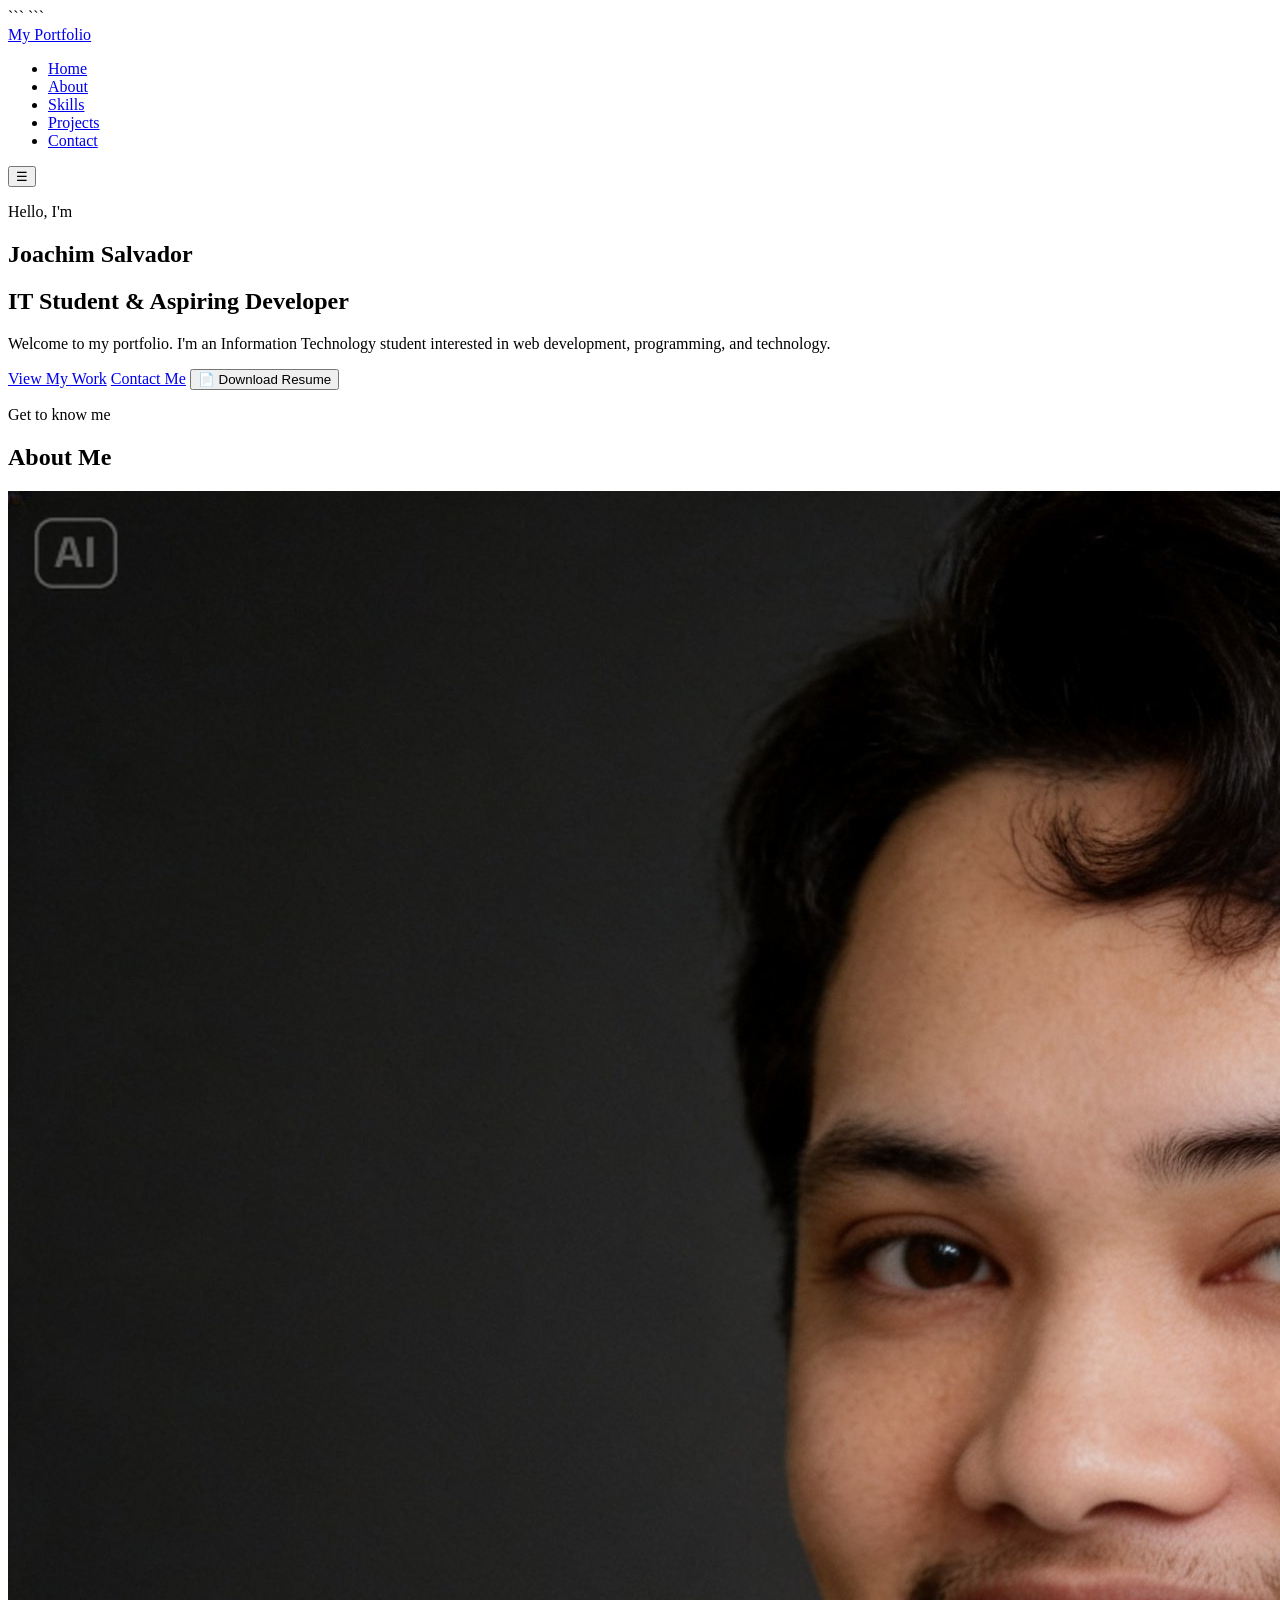
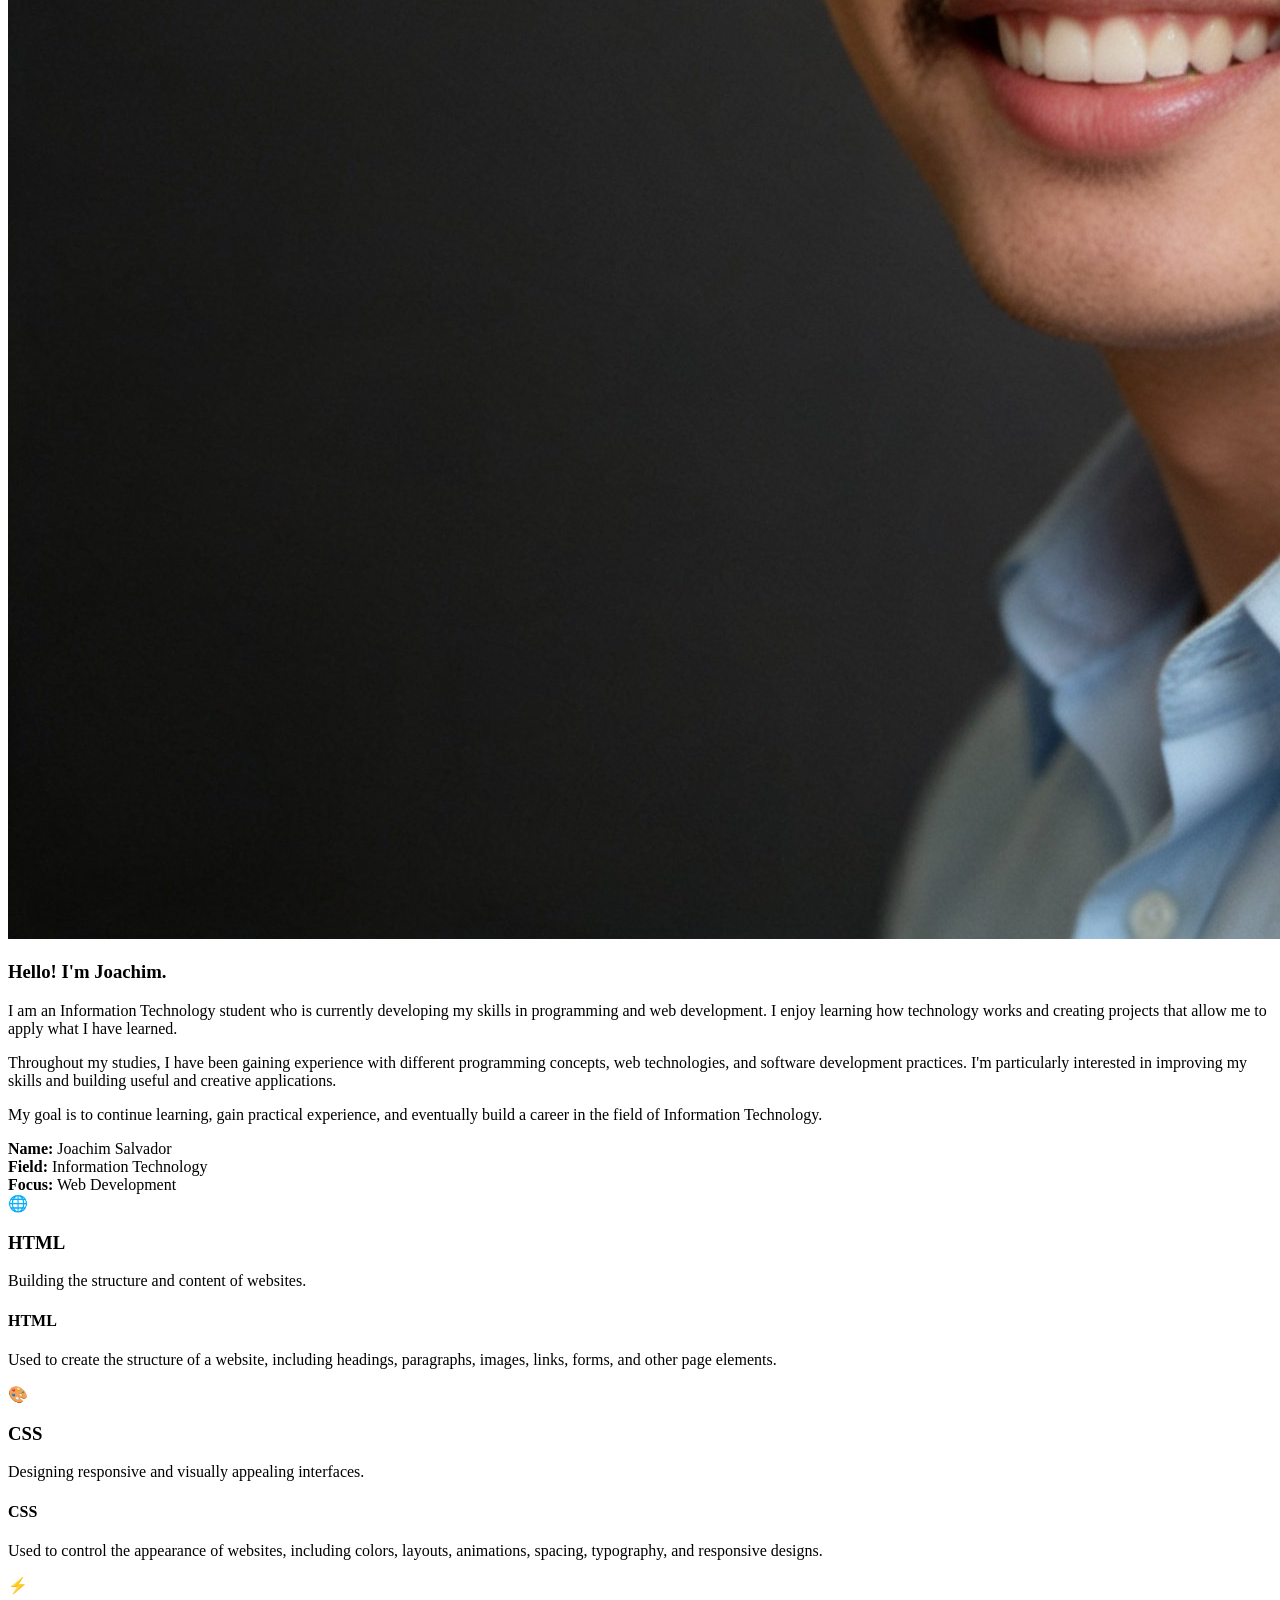
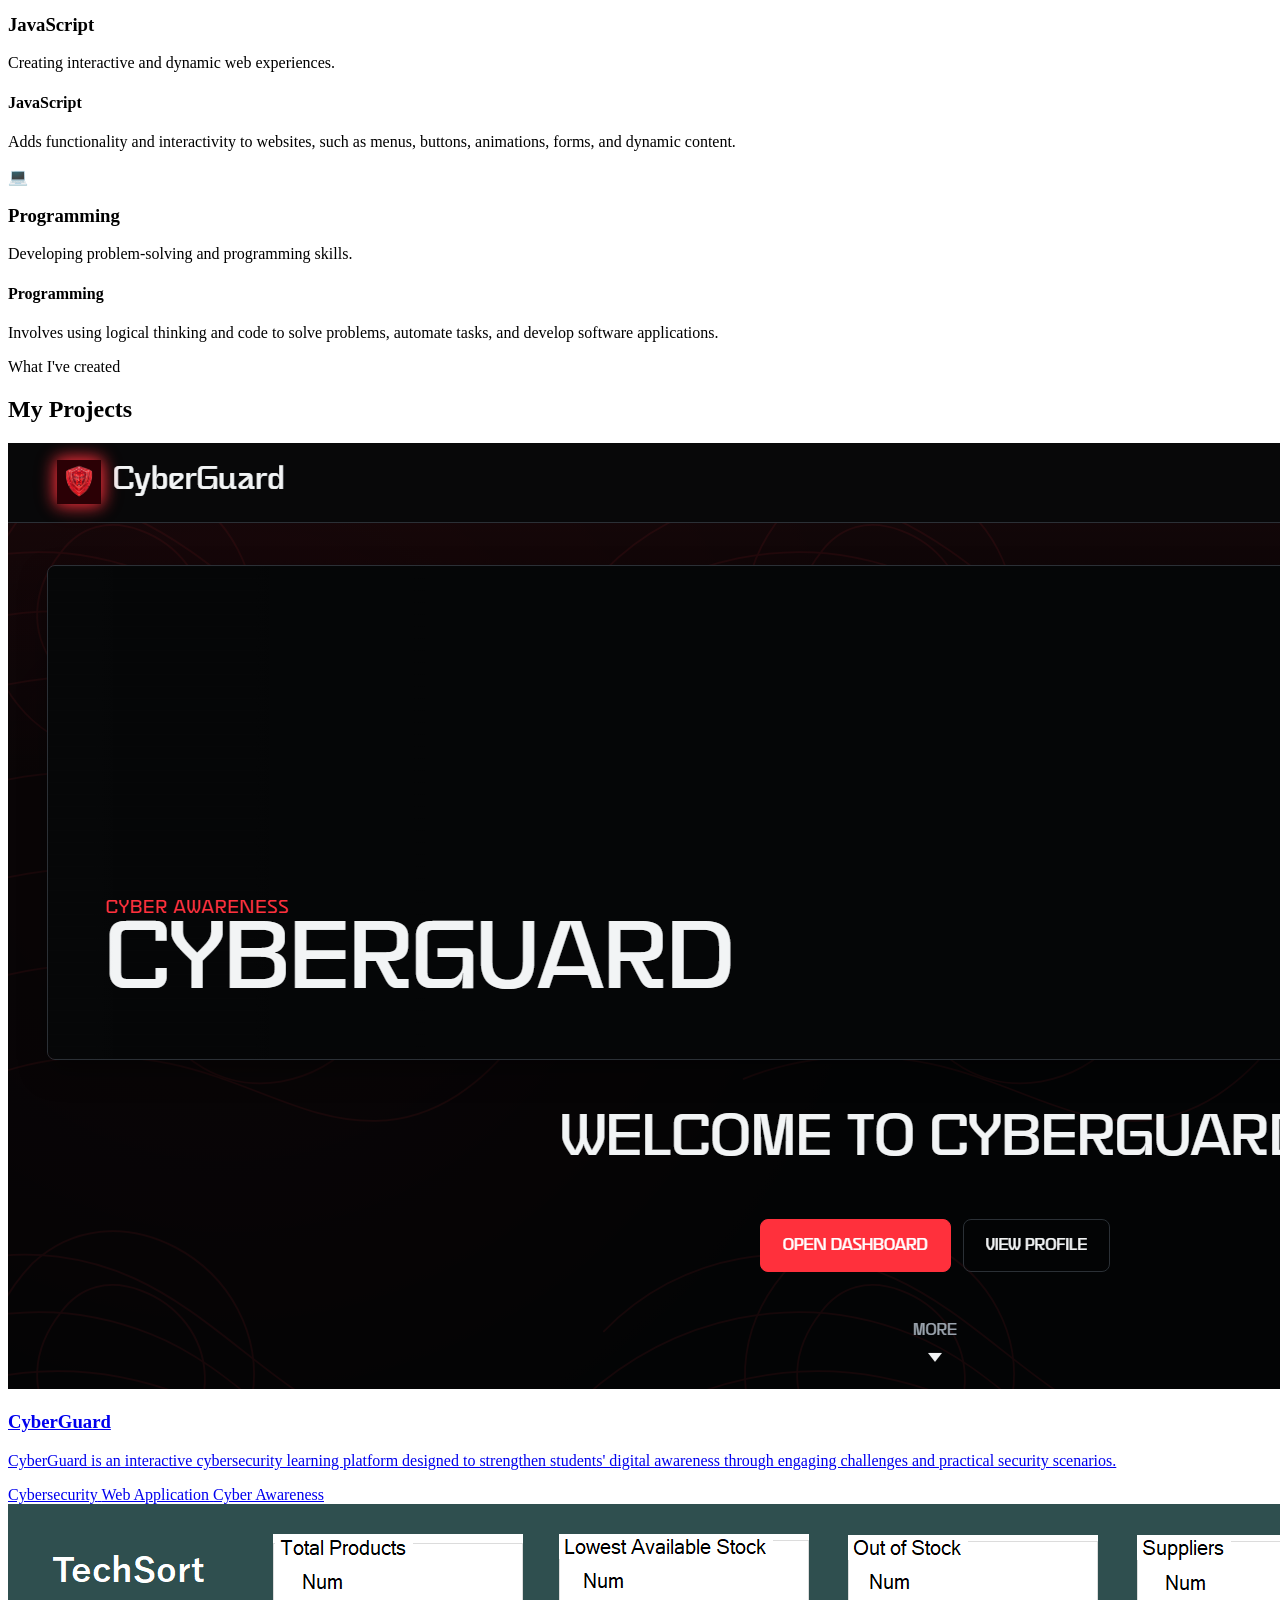
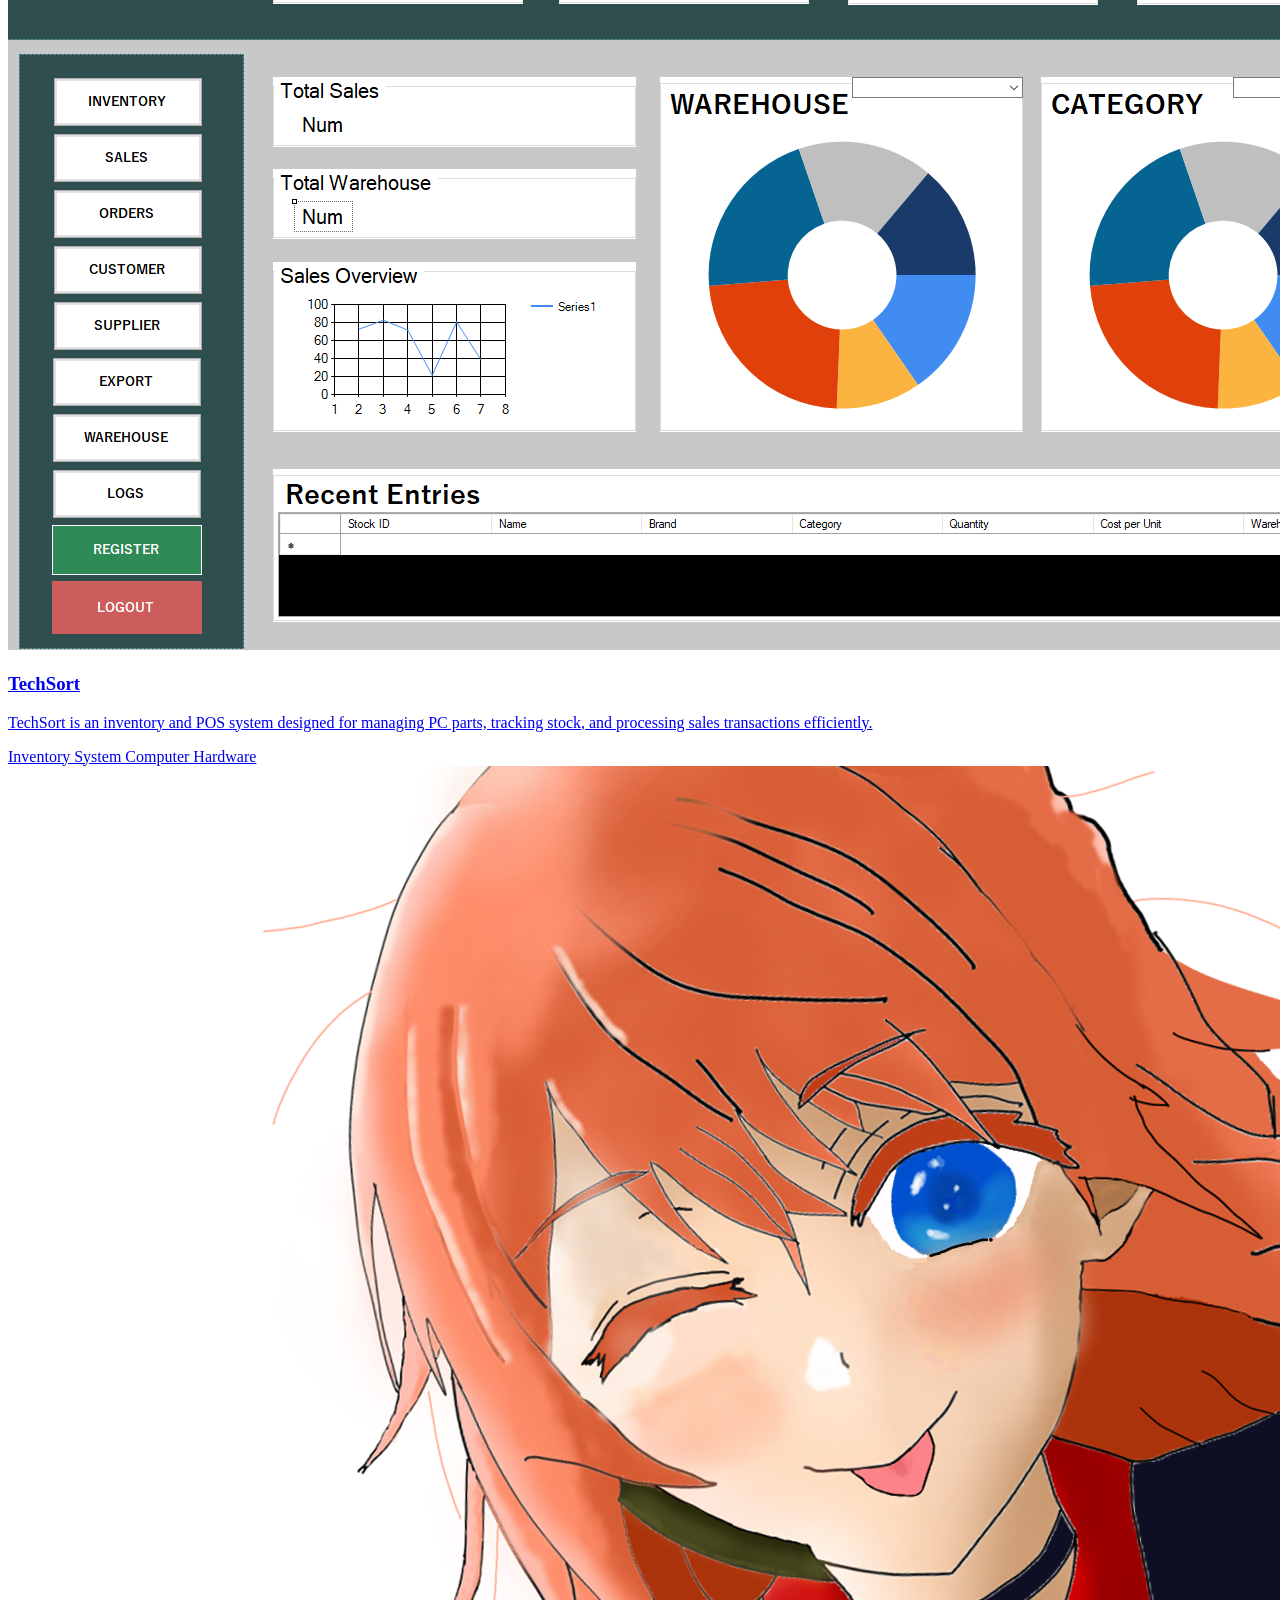
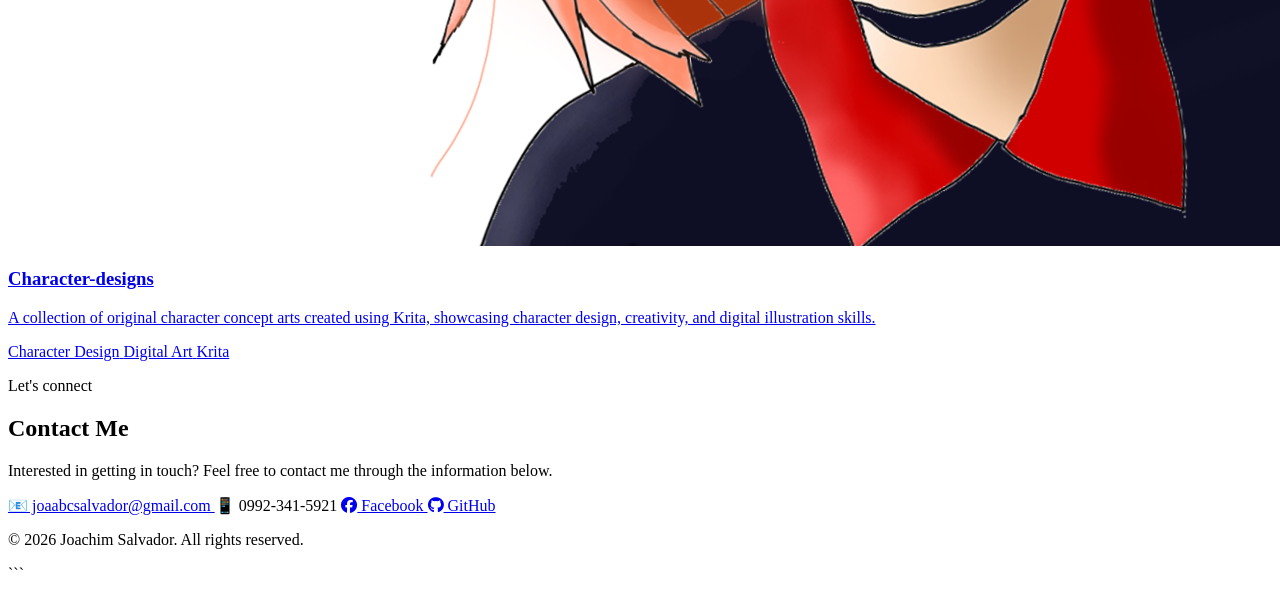
==== index.html @ 9ef4bf45 "Rename Portfolio.html to index.html" ====
<!DOCTYPE html>

<html lang="en">
<head>
    <meta charset="UTF-8">
    <meta name="viewport" content="width=device-width, initial-scale=1.0">

```
<title>My Portfolio</title>

<link rel="stylesheet" href="style.css">
<link rel="stylesheet" href="https://cdnjs.cloudflare.com/ajax/libs/font-awesome/6.7.2/css/all.min.css">

</head>

<body>

```
<!-- Navigation -->
<header>
    <nav class="navbar">
        <a href="#home" class="logo">My Portfolio</a>

        <ul class="nav-links">
            <li><a href="#home">Home</a></li>
            <li><a href="#about">About</a></li>
            <li><a href="#skills">Skills</a></li>
            <li><a href="#projects">Projects</a></li>
            <li><a href="#contact">Contact</a></li>
        </ul>

        <button class="menu-button">☰</button>
    </nav>
</header>


<!-- Hero Section -->
<section id="home" class="hero">

    <div class="hero-content">

        <p class="intro">Hello, I'm</p>

        <h1>Joachim Salvador</h1>

        <h2>IT Student & Aspiring Developer</h2>

        <p>
            Welcome to my portfolio. I'm an Information Technology student
            interested in web development, programming, and technology.
        </p>

        <div class="hero-buttons">
            <a href="#projects" class="button">View My Work</a>
            <a href="#contact" class="button secondary">Contact Me</a>
          <button type="button" class="button outline" onclick="downloadResume()">
    📄 Download Resume
</button>
        </div>

    </div>

    

</section>


<!-- About Section -->
<section id="about" class="section">

    <div class="section-title">
        <p>Get to know me</p>
        <h2>About Me</h2>
    </div>

    <div class="about-content">

        <div class="about-image">
            <div class="profile-placeholder">
                <img src = "Wakim.jpeg" alt="Profile picture">
            </div>
        </div>

        <div class="about-text">

            <h3>Hello! I'm Joachim.</h3>

            <p>
                I am an Information Technology student who is currently
                developing my skills in programming and web development.
                I enjoy learning how technology works and creating
                projects that allow me to apply what I have learned.
            </p>

            <p>
                Throughout my studies, I have been gaining experience with
                different programming concepts, web technologies, and
                software development practices. I'm particularly interested
                in improving my skills and building useful and creative
                applications.
            </p>

            <p>
                My goal is to continue learning, gain practical experience,
                and eventually build a career in the field of Information
                Technology.
            </p>

            <div class="about-info">
                <div>
                    <strong>Name:</strong>
                    <span>Joachim Salvador</span>
                </div>

                <div>
                    <strong>Field:</strong>
                    <span>Information Technology</span>
                </div>

                <div>
                    <strong>Focus:</strong>
                    <span>Web Development</span>
                </div>
            </div>

        </div>

    </div>

</section>


<!-- Skills Section -->
<section id="skills" class="section skills-section">
<div class="skills-grid">

<div class="skill-card">
    <span class="skill-icon">🌐</span>
    <h3>HTML</h3>
    <p>Building the structure and content of websites.</p>

    <div class="skill-popup">
        <h4>HTML</h4>
        <p>
            Used to create the structure of a website, including
            headings, paragraphs, images, links, forms, and other
            page elements.
        </p>
    </div>
</div>


<div class="skill-card">
    <span class="skill-icon">🎨</span>
    <h3>CSS</h3>
    <p>Designing responsive and visually appealing interfaces.</p>

    <div class="skill-popup">
        <h4>CSS</h4>
        <p>
            Used to control the appearance of websites, including
            colors, layouts, animations, spacing, typography, and
            responsive designs.
        </p>
    </div>
</div>


<div class="skill-card">
    <span class="skill-icon">⚡</span>
    <h3>JavaScript</h3>
    <p>Creating interactive and dynamic web experiences.</p>

    <div class="skill-popup">
        <h4>JavaScript</h4>
        <p>
            Adds functionality and interactivity to websites, such
            as menus, buttons, animations, forms, and dynamic content.
        </p>
    </div>
</div>


<div class="skill-card">
    <span class="skill-icon">💻</span>
    <h3>Programming</h3>
    <p>Developing problem-solving and programming skills.</p>

    <div class="skill-popup">
        <h4>Programming</h4>
        <p>
            Involves using logical thinking and code to solve problems,
            automate tasks, and develop software applications.
        </p>
    </div>
</div>

</div>


</section>


<!-- Projects Section -->
<!-- Projects Section -->
<section id="projects" class="section">

    <div class="section-title">
        <p>What I've created</p>
        <h2>My Projects</h2>
    </div>

    <div class="projects-grid">

        <!-- Project 01 -->
        <a href="https://cyberguard.asia"
           target="_blank"
           rel="noopener noreferrer"
           class="project-link">

            <div class="project-card">

                <div class="project-image">
                    <img src="CG.png" alt="CyberGuard website preview">
                </div>

                <div class="project-content">
                    <h3>CyberGuard</h3>

                    <p>
                        CyberGuard is an interactive cybersecurity learning platform designed to strengthen students'
                        digital awareness through engaging challenges and practical security scenarios.
                    </p>

                    <div class="project-tags">
                        <span>Cybersecurity</span>
                        <span>Web Application</span>
                        <span>Cyber Awareness</span>
                    </div>
                </div>

            </div>
        </a>


        <!-- Project 02 -->
        <a href="#" class="project-link">

            <div class="project-card">

                <div class="project-image">
                    <img src="Techsort.png" alt="Techsort preview">
                </div>

                <div class="project-content">
                    <h3>TechSort</h3>

                    <p>
                        TechSort is an inventory and POS system designed for managing
                        PC parts, tracking stock, and processing sales transactions efficiently.
                    </p>

                    <div class="project-tags">
                        <span>Inventory System</span>
                        <span>Computer Hardware</span>
                    </div>
                </div>

            </div>
        </a>


        <!-- Project 03 -->
        <a href="https://www.behance.net/gallery/258117603/Character-designs/modules/1508897779"
           target="_blank"
           rel="noopener noreferrer"
           class="project-link">

            <div class="project-card">

                <div class="project-image">
                    <img src="Characters.png" alt="Character design preview">
                </div>

                <div class="project-content">
                    <h3>Character-designs</h3>

                    <p>
                         A collection of original character concept arts created using Krita,
                        showcasing character design, creativity, and digital illustration skills.
                    </p>

                    <div class="project-tags">
                         <span>Character Design</span>
                         <span>Digital Art</span>
                         <span>Krita</span>
                    </div>
                </div>

            </div>
        </a>

    </div>

</section>


<!-- Contact Section -->
<section id="contact" class="section contact-section">

    <div class="section-title">
        <p>Let's connect</p>
        <h2>Contact Me</h2>
    </div>

    <div class="contact-content">

        <p>
            Interested in getting in touch? Feel free to contact me
            through the information below.
        </p>

        <div class="contact-info">

            <a href="https://mail.google.com/mail/?view=cm&fs=1&to=joaabcsalvador@gmail.com" target="_blank">
                📧 joaabcsalvador@gmail.com
            </a>

            <a>
                📱 0992-341-5921
            </a>

            <a href="https://www.facebook.com/joachim.salvador.5">
                <i class="fa-brands fa-facebook"></i> Facebook
            </a>

            <a href="https://github.com/Wakim326">
               <i class="fa-brands fa-github"></i> GitHub
            </a>
        </div>

    </div>

</section>


<!-- Footer -->
<footer>
    <p>© 2026 Joachim Salvador. All rights reserved.</p>
</footer>


<script src="script.js"></script>
```

</body>
</html>
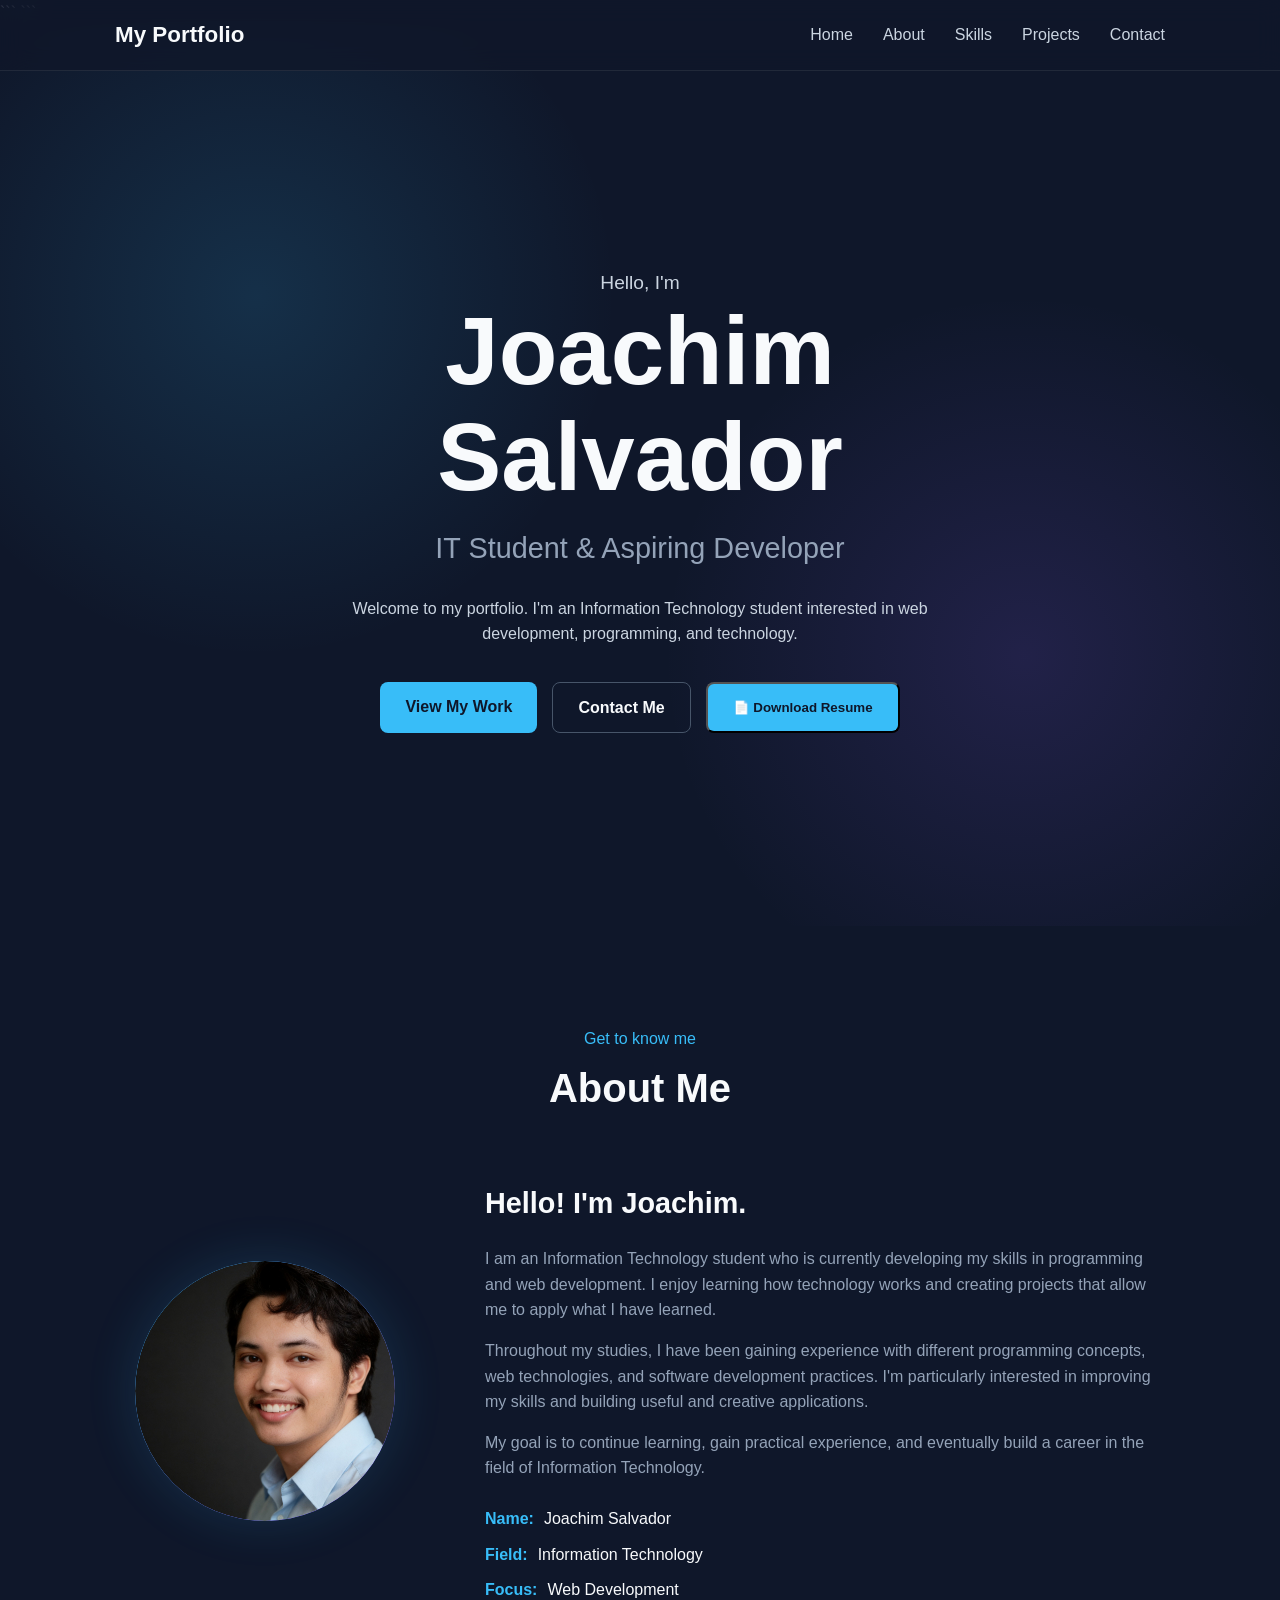
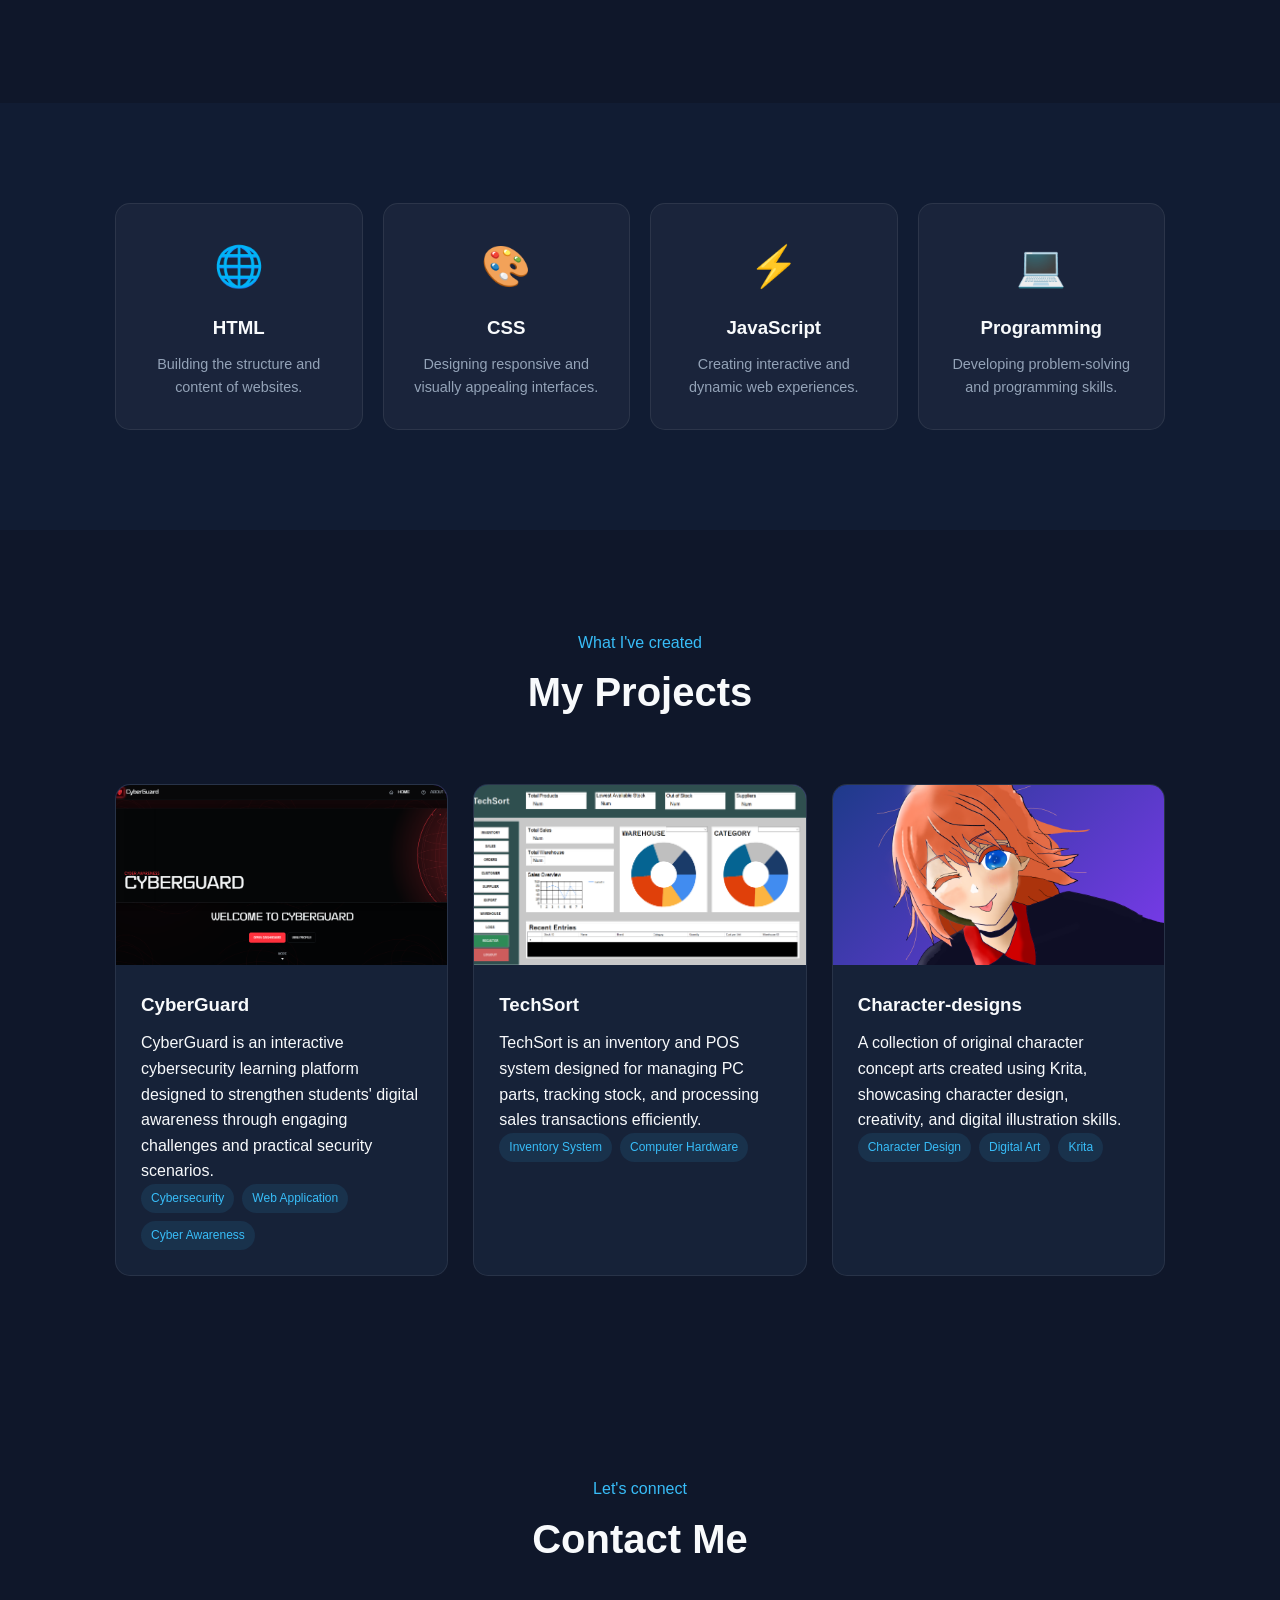
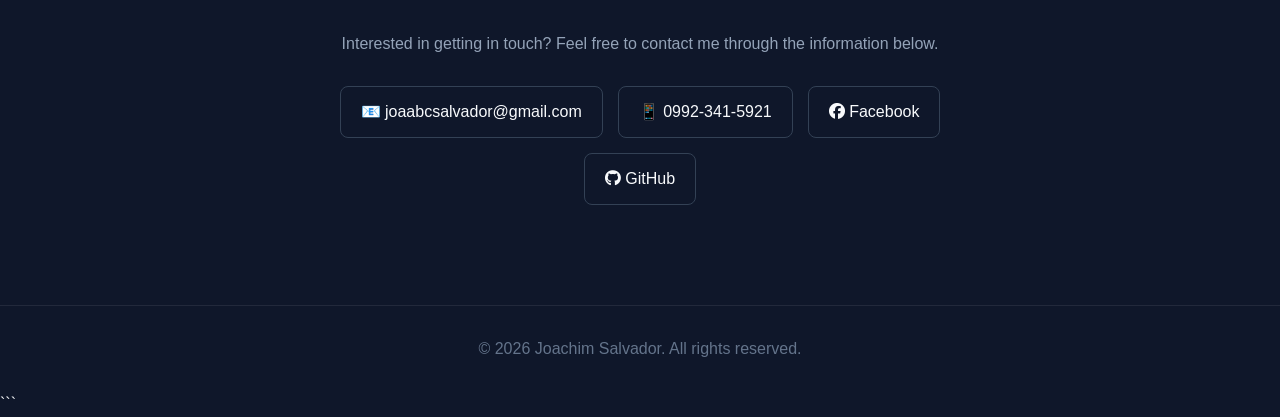
==== commit e03f6339: "Update index.html" ====
--- a/index.html
+++ b/index.html
@@ -8,7 +8,7 @@
 ```
 <title>My Portfolio</title>
 
-<link rel="stylesheet" href="style.css">
+<link rel="stylesheet" href="Style.css">
 <link rel="stylesheet" href="https://cdnjs.cloudflare.com/ajax/libs/font-awesome/6.7.2/css/all.min.css">
 
 </head>
--- a/Style.css
+++ b/Style.css
@@ -0,0 +1,1105 @@
+/* ================================
+   GENERAL
+================================ */
+
+* {
+    margin: 0;
+    padding: 0;
+    box-sizing: border-box;
+    scroll-behavior: smooth;
+}
+
+body {
+    font-family: Arial, Helvetica, sans-serif;
+    background: #0f172a;
+    color: #f8fafc;
+    line-height: 1.6;
+}
+
+a {
+    text-decoration: none;
+    color: inherit;
+}
+
+section {
+    scroll-margin-top: 80px;
+}
+
+
+/* ================================
+   NAVIGATION
+================================ */
+
+header {
+    position: fixed;
+    top: 0;
+    width: 100%;
+    z-index: 1000;
+
+    background: rgba(15, 23, 42, 0.8);
+    backdrop-filter: blur(12px);
+
+    border-bottom: 1px solid rgba(255, 255, 255, 0.08);
+
+    transition:
+        background 0.3s ease,
+        box-shadow 0.3s ease;
+}
+
+header.scrolled {
+    background: rgba(15, 23, 42, 0.95);
+
+    box-shadow:
+        0 5px 25px rgba(0, 0, 0, 0.25);
+}
+
+.navbar {
+    max-width: 1100px;
+    margin: auto;
+
+    height: 70px;
+
+    display: flex;
+    align-items: center;
+    justify-content: space-between;
+
+    padding: 0 25px;
+}
+
+.logo {
+    font-size: 1.4rem;
+    font-weight: bold;
+
+    transition: transform 0.3s ease;
+}
+
+.logo:hover {
+    transform: scale(1.05);
+}
+
+.nav-links {
+    display: flex;
+    gap: 30px;
+
+    list-style: none;
+}
+
+.nav-links a {
+    position: relative;
+
+    color: #cbd5e1;
+
+    transition: color 0.3s ease;
+}
+
+.nav-links a::after {
+    content: "";
+
+    position: absolute;
+
+    left: 0;
+    bottom: -6px;
+
+    width: 0;
+    height: 2px;
+
+    background: #38bdf8;
+
+    transition: width 0.3s ease;
+}
+
+.nav-links a:hover {
+    color: #ffffff;
+}
+
+.nav-links a:hover::after {
+    width: 100%;
+}
+
+.nav-links a.active {
+    color: #38bdf8;
+}
+
+.nav-links a.active::after {
+    width: 100%;
+}
+
+.menu-button {
+    display: none;
+
+    background: none;
+    border: none;
+
+    color: white;
+
+    font-size: 1.6rem;
+
+    cursor: pointer;
+}
+
+
+/* ================================
+   HERO
+================================ */
+
+.hero {
+    min-height: 100vh;
+
+    display: flex;
+    align-items: center;
+    justify-content: center;
+
+    text-align: center;
+
+    padding: 100px 25px 50px;
+
+    background:
+        radial-gradient(
+            circle at 20% 30%,
+            rgba(56, 189, 248, 0.15),
+            transparent 30%
+        ),
+        radial-gradient(
+            circle at 80% 70%,
+            rgba(139, 92, 246, 0.15),
+            transparent 30%
+        );
+}
+
+.hero-content {
+    max-width: 800px;
+
+    animation:
+        fadeUp 1s ease forwards;
+}
+
+.intro {
+    color: #38bdf8;
+
+    font-size: 1.2rem;
+
+    margin-bottom: 10px;
+}
+
+.hero h1 {
+    font-size: clamp(3rem, 8vw, 6rem);
+
+    line-height: 1.1;
+
+    margin-bottom: 15px;
+}
+
+.hero h2 {
+    font-size: clamp(1.2rem, 3vw, 1.8rem);
+
+    font-weight: normal;
+
+    color: #94a3b8;
+
+    margin-bottom: 25px;
+}
+
+.hero p {
+    max-width: 600px;
+
+    margin: auto;
+
+    color: #cbd5e1;
+}
+
+
+/* ================================
+   BUTTONS
+================================ */
+
+.hero-buttons {
+    display: flex;
+
+    justify-content: center;
+
+    gap: 15px;
+
+    margin-top: 35px;
+}
+
+.button {
+    position: relative;
+
+    display: inline-block;
+
+    padding: 12px 25px;
+
+    border-radius: 8px;
+
+    background: #38bdf8;
+
+    color: #0f172a;
+
+    font-weight: bold;
+
+    overflow: hidden;
+
+    transition:
+        transform 0.3s ease,
+        box-shadow 0.3s ease;
+}
+
+.button:hover {
+    transform: translateY(-4px);
+
+    box-shadow:
+        0 10px 25px rgba(56, 189, 248, 0.25);
+}
+
+.button.secondary {
+    background: transparent;
+
+    color: #f8fafc;
+
+    border: 1px solid #475569;
+}
+
+.button.secondary:hover {
+    border-color: #38bdf8;
+}
+
+
+/* ================================
+   SECTIONS
+================================ */
+
+.section {
+    max-width: 1100px;
+
+    margin: auto;
+
+    padding: 100px 25px;
+}
+
+.section-title {
+    text-align: center;
+
+    margin-bottom: 60px;
+}
+
+.section-title p {
+    color: #38bdf8;
+
+    margin-bottom: 5px;
+}
+
+.section-title h2 {
+    font-size: 2.5rem;
+}
+
+
+/* ================================
+   ABOUT
+================================ */
+
+.about-content {
+    display: grid;
+    grid-template-columns: 300px 1fr;
+    gap: 70px;
+    align-items: center;
+}
+
+.profile-placeholder {
+    width: 260px;
+    height: 260px;
+
+    margin: auto;
+
+    display: flex;
+    align-items: center;
+    justify-content: center;
+
+    border-radius: 50%;
+    overflow: hidden;
+
+    font-size: 4rem;
+    font-weight: bold;
+
+    background:
+        linear-gradient(
+            135deg,
+            #38bdf8,
+            #8b5cf6
+        );
+
+    box-shadow:
+        0 0 50px rgba(56, 189, 248, 0.15);
+
+    animation:
+        floating 4s ease-in-out infinite;
+}
+
+.profile-placeholder img {
+    width: 100%;
+    height: 100%;
+    object-fit: cover;
+    border-radius: 50%;
+    display: block;
+}
+
+.about-text h3 {
+    font-size: 1.8rem;
+    margin-bottom: 20px;
+}
+
+.about-text p {
+    color: #94a3b8;
+    margin-bottom: 15px;
+}
+
+.about-info {
+    margin-top: 25px;
+    display: grid;
+    gap: 10px;
+}
+
+.about-info div {
+    display: flex;
+    gap: 10px;
+}
+
+.about-info strong {
+    color: #38bdf8;
+}
+
+/* ================================
+   SKILLS
+================================ */
+
+.skills-section {
+    max-width: none;
+
+    background: #111c33;
+}
+
+.skills-section .section-title,
+.skills-grid {
+    max-width: 1050px;
+
+    margin-left: auto;
+    margin-right: auto;
+}
+
+.skills-grid {
+    display: grid;
+
+    grid-template-columns: repeat(4, 1fr);
+
+    gap: 20px;
+}
+
+.skill-card {
+    position: relative;
+
+    padding: 30px;
+
+    text-align: center;
+
+    background: rgba(255, 255, 255, 0.04);
+
+    border: 1px solid rgba(255, 255, 255, 0.08);
+
+    border-radius: 15px;
+
+    cursor: pointer;
+
+    transition:
+        transform 0.3s ease,
+        border-color 0.3s ease,
+        background 0.3s ease,
+        box-shadow 0.3s ease;
+}
+
+.skill-card:hover {
+    transform: translateY(-10px);
+
+    border-color: #38bdf8;
+
+    background: rgba(56, 189, 248, 0.08);
+
+    box-shadow:
+        0 15px 35px rgba(56, 189, 248, 0.12);
+}
+
+.skill-icon {
+    display: block;
+
+    font-size: 2.5rem;
+
+    margin-bottom: 15px;
+}
+
+.skill-card h3 {
+    margin-bottom: 10px;
+}
+
+.skill-card p {
+    color: #94a3b8;
+
+    font-size: 0.9rem;
+}
+
+
+/* ================================
+   SKILL POPUP
+================================ */
+
+.skill-popup {
+    position: absolute;
+
+    left: 50%;
+
+    bottom: calc(100% + 15px);
+
+    width: 280px;
+
+    padding: 20px;
+
+    background: #1e293b;
+
+    border: 1px solid rgba(56, 189, 248, 0.4);
+
+    border-radius: 12px;
+
+    box-shadow:
+        0 15px 40px rgba(0, 0, 0, 0.4),
+        0 0 20px rgba(56, 189, 248, 0.08);
+
+    transform:
+        translateX(-50%)
+        translateY(10px)
+        scale(0.9);
+
+    opacity: 0;
+
+    visibility: hidden;
+
+    transition:
+        opacity 0.3s ease,
+        transform 0.3s ease,
+        visibility 0.3s ease;
+
+    z-index: 100;
+}
+
+.skill-popup::after {
+    content: "";
+
+    position: absolute;
+
+    left: 50%;
+
+    bottom: -8px;
+
+    width: 15px;
+    height: 15px;
+
+    background: #1e293b;
+
+    border-right:
+        1px solid rgba(56, 189, 248, 0.4);
+
+    border-bottom:
+        1px solid rgba(56, 189, 248, 0.4);
+
+    transform:
+        translateX(-50%)
+        rotate(45deg);
+}
+
+.skill-popup h4 {
+    color: #38bdf8;
+
+    font-size: 1.1rem;
+
+    margin-bottom: 8px;
+}
+
+.skill-popup p {
+    color: #cbd5e1;
+
+    font-size: 0.85rem;
+
+    line-height: 1.6;
+
+    margin: 0;
+}
+
+.skill-card:hover .skill-popup {
+    opacity: 1;
+
+    visibility: visible;
+
+    transform:
+        translateX(-50%)
+        translateY(0)
+        scale(1);
+}
+
+
+/* ================================
+   PROJECTS
+================================ */
+
+.projects-grid {
+    display: grid;
+    grid-template-columns: repeat(3, 1fr);
+    gap: 25px;
+    align-items: stretch;
+}
+
+.project-card {
+    width: 100%;
+    height: 100%;
+    display: flex;
+    flex-direction: column;
+
+    overflow: hidden;
+    border-radius: 15px;
+    background: #162238;
+    border: 1px solid rgba(255, 255, 255, 0.08);
+
+    transform-style: preserve-3d;
+
+    transition:
+        transform 0.15s ease,
+        box-shadow 0.3s ease;
+}
+
+.project-card:hover {
+    transform: translateY(-10px);
+
+    box-shadow:
+        0 20px 40px rgba(0, 0, 0, 0.25);
+}
+
+.project-image {
+    height: 180px;
+
+    display: flex;
+
+    align-items: center;
+    justify-content: center;
+
+    font-size: 1.5rem;
+
+    font-weight: bold;
+
+    background:
+        linear-gradient(
+            135deg,
+            #1e3a8a,
+            #7c3aed
+        );
+        overflow: hidden;
+        
+}
+
+.project-image img {
+    width: 100%;
+    height: 100%;
+    object-fit: cover;
+    object-position: top;
+    display: block;
+}
+.project-content {
+    padding: 25px;
+}
+
+.project-content h3 {
+    margin-bottom: 10px;
+}
+
+.project-content {
+    padding: 25px;
+    flex-grow: 1;
+}
+.project-link {
+    display: flex;
+    height: 100%;
+    text-decoration: none;
+    color: inherit;
+}
+.project-tags {
+    display: flex;
+
+    flex-wrap: wrap;
+
+    gap: 8px;
+}
+
+.project-tags span {
+    padding: 5px 10px;
+
+    border-radius: 20px;
+
+    background: rgba(56, 189, 248, 0.1);
+
+    color: #38bdf8;
+
+    font-size: 0.75rem;
+}
+
+
+/* ================================
+   CONTACT
+================================ */
+
+.contact-section {
+    text-align: center;
+}
+
+.contact-content {
+    max-width: 650px;
+
+    margin: auto;
+}
+
+.contact-content > p {
+    color: #94a3b8;
+}
+
+.contact-info {
+    display: flex;
+
+    justify-content: center;
+
+    flex-wrap: wrap;
+
+    gap: 15px;
+
+    margin-top: 30px;
+}
+
+.contact-info a {
+    padding: 12px 20px;
+
+    border: 1px solid #334155;
+
+    border-radius: 8px;
+
+    transition:
+        transform 0.3s ease,
+        border-color 0.3s ease;
+}
+
+.contact-info a:hover {
+    transform: translateY(-4px);
+
+    border-color: #38bdf8;
+}
+
+
+/* ================================
+   FOOTER
+================================ */
+
+footer {
+    padding: 30px;
+
+    text-align: center;
+
+    color: #64748b;
+
+    border-top:
+        1px solid rgba(255, 255, 255, 0.08);
+}
+
+
+/* ================================
+   ANIMATIONS
+================================ */
+
+@keyframes fadeUp {
+
+    from {
+        opacity: 0;
+
+        transform:
+            translateY(30px);
+    }
+
+    to {
+        opacity: 1;
+
+        transform:
+            translateY(0);
+    }
+}
+
+@keyframes floating {
+
+    0%,
+    100% {
+        transform:
+            translateY(0);
+    }
+
+    50% {
+        transform:
+            translateY(-12px);
+    }
+}
+
+
+/* ================================
+   SCROLL REVEAL
+================================ */
+
+.reveal {
+    opacity: 0;
+
+    transform:
+        translateY(30px);
+
+    transition:
+        opacity 0.8s ease,
+        transform 0.8s cubic-bezier(
+            0.22,
+            1,
+            0.36,
+            1
+        );
+}
+
+.reveal-visible {
+    opacity: 1;
+
+    transform:
+        translateY(0);
+}
+
+
+/* ================================
+   STAGGERED REVEAL
+================================ */
+
+.skill-card:nth-child(1),
+.project-card:nth-child(1) {
+    transition-delay: 0.05s;
+}
+
+.skill-card:nth-child(2),
+.project-card:nth-child(2) {
+    transition-delay: 0.12s;
+}
+
+.skill-card:nth-child(3),
+.project-card:nth-child(3) {
+    transition-delay: 0.19s;
+}
+
+.skill-card:nth-child(4),
+.project-card:nth-child(4) {
+    transition-delay: 0.26s;
+}
+
+
+/* ================================
+   BUTTON RIPPLE
+================================ */
+
+.ripple {
+    position: absolute;
+
+    border-radius: 50%;
+
+    background:
+        rgba(255, 255, 255, 0.35);
+
+    transform: scale(0);
+
+    animation:
+        ripple-effect 0.6s linear;
+
+    pointer-events: none;
+}
+
+@keyframes ripple-effect {
+
+    to {
+        transform: scale(4);
+
+        opacity: 0;
+    }
+}
+
+
+/* ================================
+   BACK TO TOP
+================================ */
+
+.back-to-top {
+    position: fixed;
+
+    right: 25px;
+
+    bottom: 25px;
+
+    width: 45px;
+
+    height: 45px;
+
+    border: none;
+
+    border-radius: 50%;
+
+    background: #38bdf8;
+
+    color: #0f172a;
+
+    font-size: 1.4rem;
+
+    font-weight: bold;
+
+    cursor: pointer;
+
+    opacity: 0;
+
+    visibility: hidden;
+
+    transform:
+        translateY(20px);
+
+    transition:
+        opacity 0.3s ease,
+        visibility 0.3s ease,
+        transform 0.3s ease,
+        box-shadow 0.3s ease;
+
+    z-index: 999;
+}
+
+.back-to-top.show {
+    opacity: 1;
+
+    visibility: visible;
+
+    transform:
+        translateY(0);
+}
+
+.back-to-top:hover {
+    box-shadow:
+        0 0 25px rgba(56, 189, 248, 0.5);
+
+    transform:
+        translateY(-5px);
+}
+
+
+/* ================================
+   RANDOM STARFIELD
+================================ */
+
+.star-container {
+    position: fixed;
+
+    inset: 0;
+
+    width: 100%;
+
+    height: 100%;
+
+    pointer-events: none;
+
+    z-index: -1;
+
+    overflow: hidden;
+}
+
+.star {
+    position: absolute;
+
+    display: block;
+
+    border-radius: 50%;
+
+    background: white;
+
+    opacity: 0.2;
+
+    animation:
+        twinkle ease-in-out infinite;
+}
+
+@keyframes twinkle {
+
+    0%,
+    100% {
+        opacity: 0.15;
+
+        transform:
+            scale(1);
+    }
+
+    50% {
+        opacity: 0.7;
+
+        transform:
+            scale(1.5);
+    }
+}
+
+
+/* ================================
+   MOBILE
+================================ */
+
+@media (max-width: 800px) {
+
+    .nav-links {
+        position: absolute;
+
+        top: 70px;
+
+        left: 0;
+
+        width: 100%;
+
+        flex-direction: column;
+
+        align-items: center;
+
+        gap: 20px;
+
+        padding: 25px;
+
+        background: #0f172a;
+
+        display: none;
+
+        opacity: 0;
+
+        transform:
+            translateY(-10px);
+
+        transition:
+            opacity 0.3s ease,
+            transform 0.3s ease;
+    }
+
+    .nav-links.active {
+        display: flex;
+
+        opacity: 1;
+
+        transform:
+            translateY(0);
+    }
+
+    .menu-button {
+        display: block;
+    }
+
+    .about-content {
+        grid-template-columns: 1fr;
+
+        text-align: center;
+    }
+
+    .about-info {
+        text-align: left;
+    }
+
+    .skills-grid {
+        grid-template-columns:
+            repeat(2, 1fr);
+    }
+
+    .projects-grid {
+        grid-template-columns: 1fr;
+    }
+
+    .skill-popup {
+        position: relative;
+
+        left: auto;
+
+        bottom: auto;
+
+        width: 100%;
+
+        margin-top: 20px;
+
+        transform:
+            translateY(10px)
+            scale(0.95);
+    }
+
+    .skill-card:hover .skill-popup {
+        transform:
+            translateY(0)
+            scale(1);
+    }
+
+    .skill-popup::after {
+        display: none;
+    }
+}
+
+
+/* ================================
+   SMALL MOBILE
+================================ */
+
+@media (max-width: 500px) {
+
+    .skills-grid {
+        grid-template-columns: 1fr;
+    }
+
+    .hero-buttons {
+        flex-direction: column;
+    }
+
+    .button {
+        width: 100%;
+    }
+
+    .profile-placeholder {
+        width: 220px;
+
+        height: 220px;
+    }
+
+    .section {
+        padding:
+            80px 20px;
+    }
+
+    .section-title h2 {
+        font-size: 2rem;
+    }
+}
+
+
+/* ================================
+   ACCESSIBILITY
+================================ */
+
+@media (prefers-reduced-motion: reduce) {
+
+    * {
+        scroll-behavior: auto;
+    }
+
+    .hero-content,
+    .profile-placeholder,
+    .star {
+        animation: none;
+    }
+
+    .reveal {
+        opacity: 1;
+
+        transform: none;
+
+        transition: none;
+    }
+}
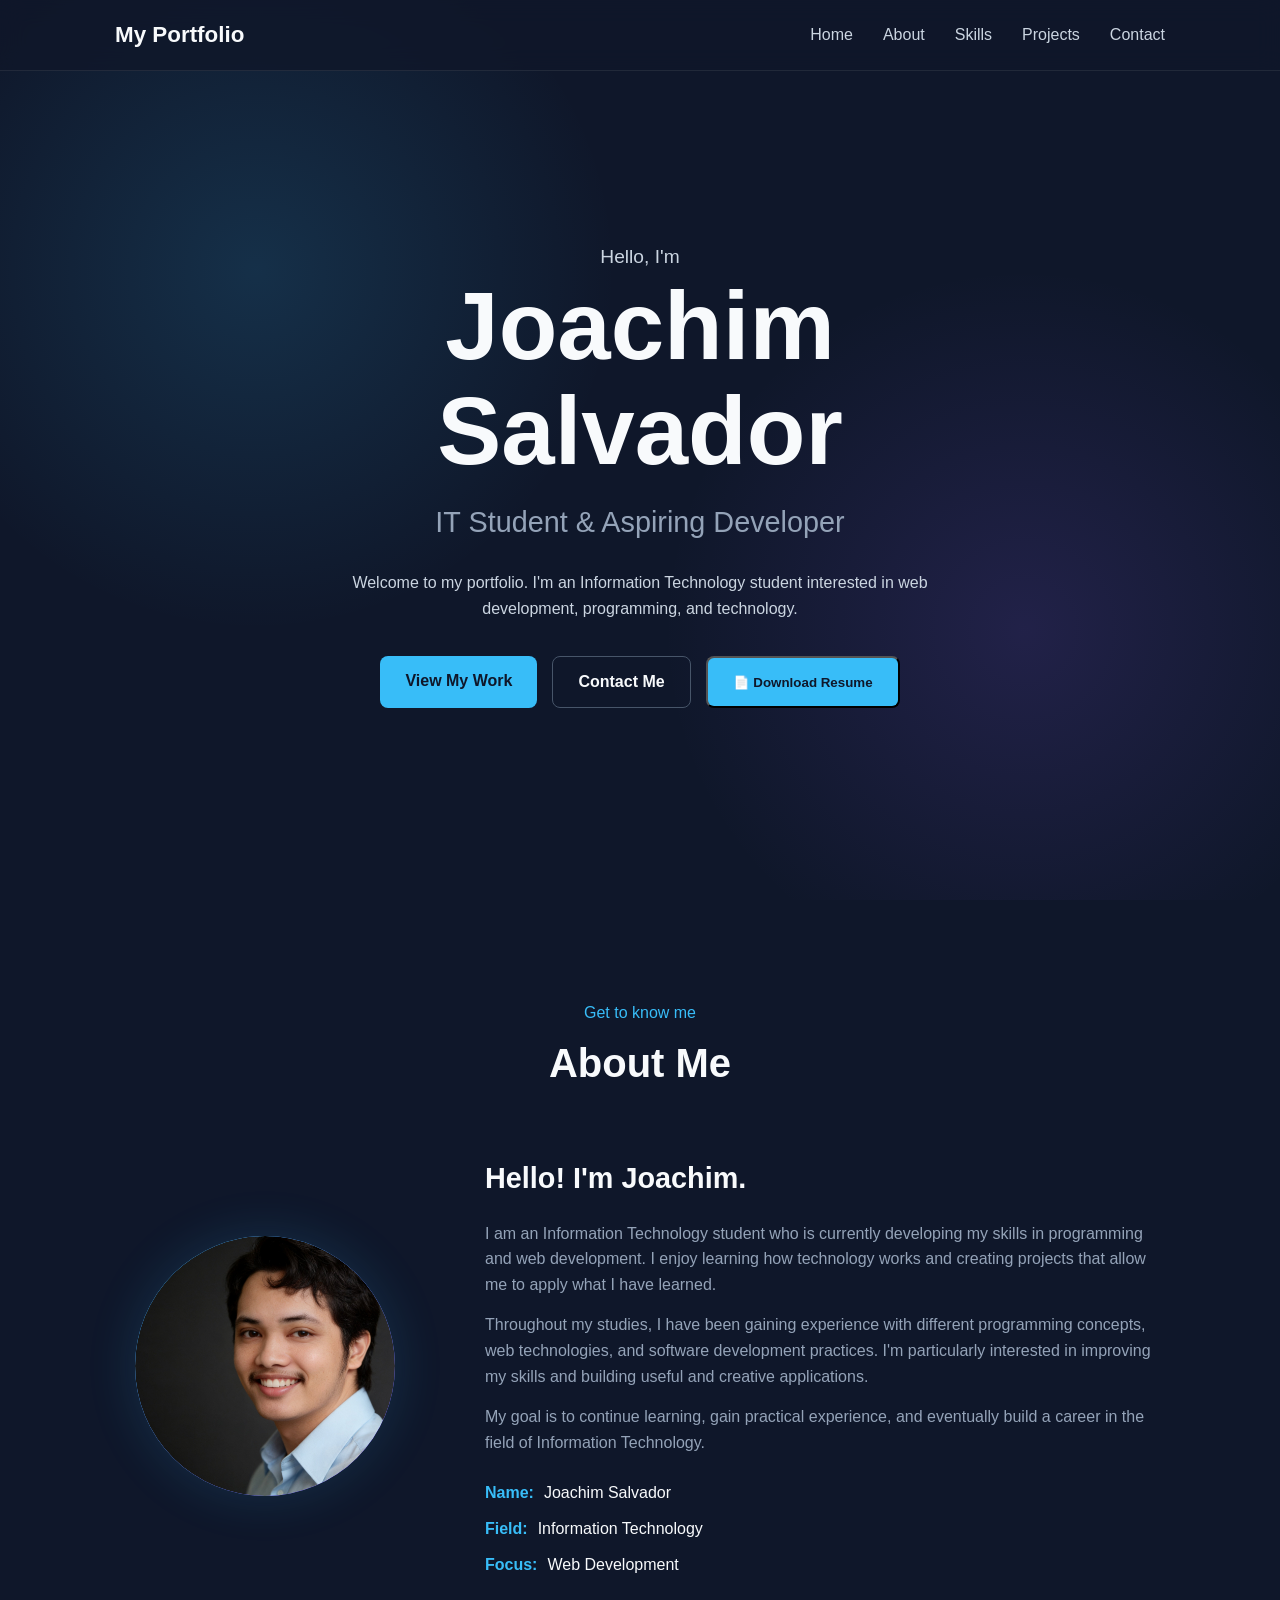
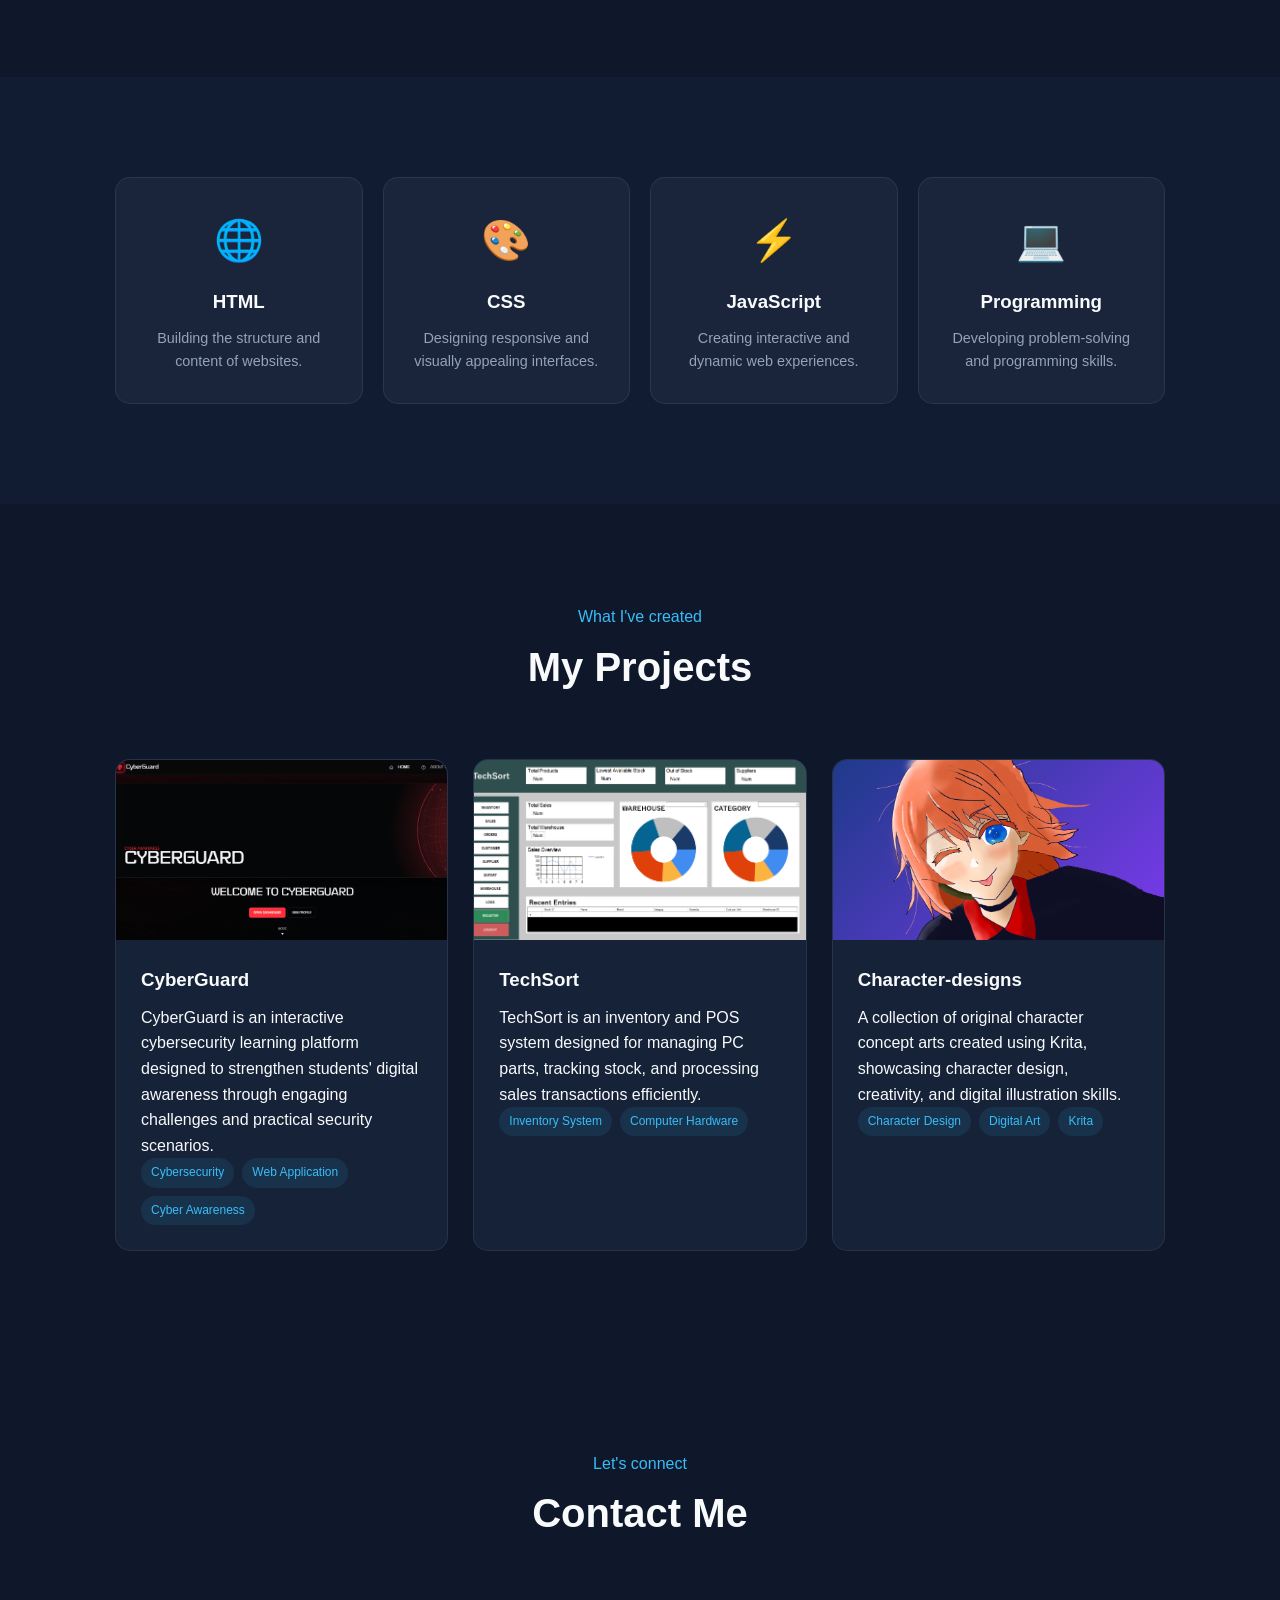
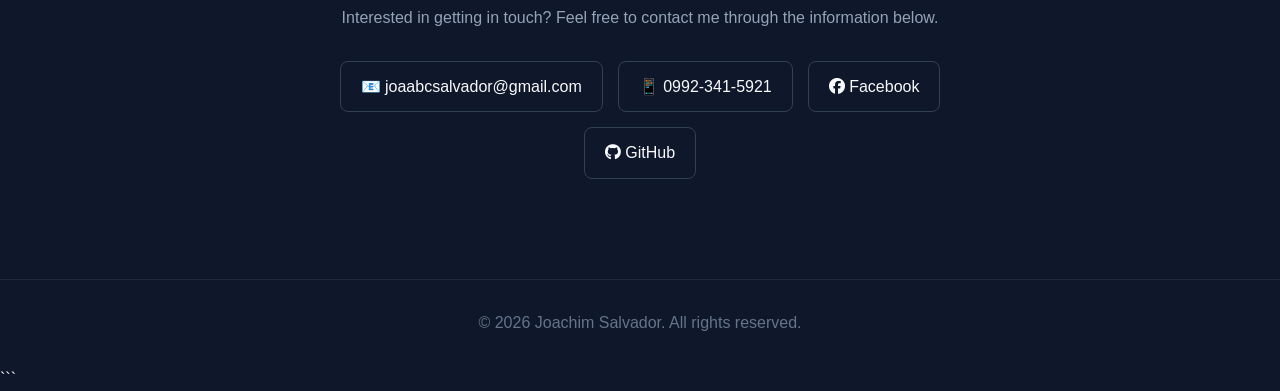
==== commit 5f1d0ac2: "Refactor index.html structure and content" ====
--- a/index.html
+++ b/index.html
@@ -4,8 +4,7 @@
 <head>
     <meta charset="UTF-8">
     <meta name="viewport" content="width=device-width, initial-scale=1.0">
-
-```
+    
 <title>My Portfolio</title>
 
 <link rel="stylesheet" href="Style.css">
@@ -15,7 +14,6 @@
 
 <body>
 
-```
 <!-- Navigation -->
 <header>
     <nav class="navbar">
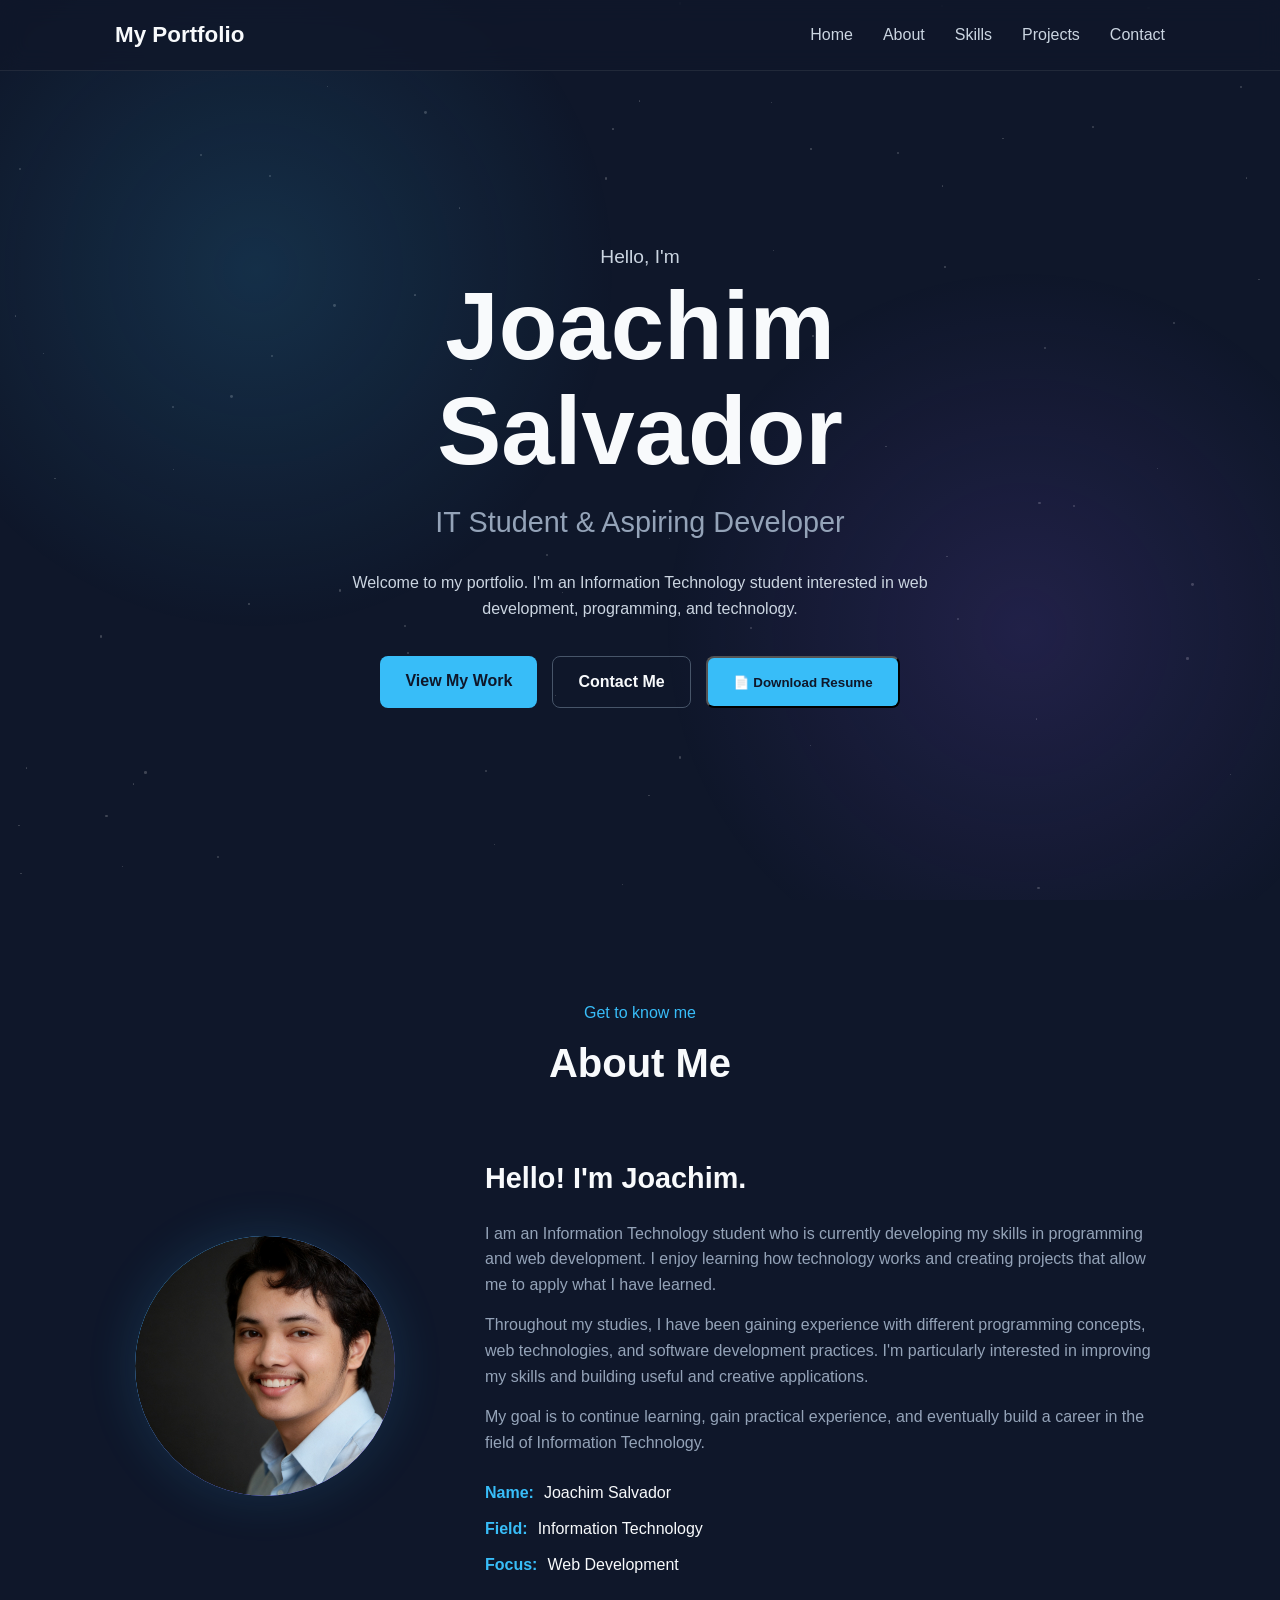
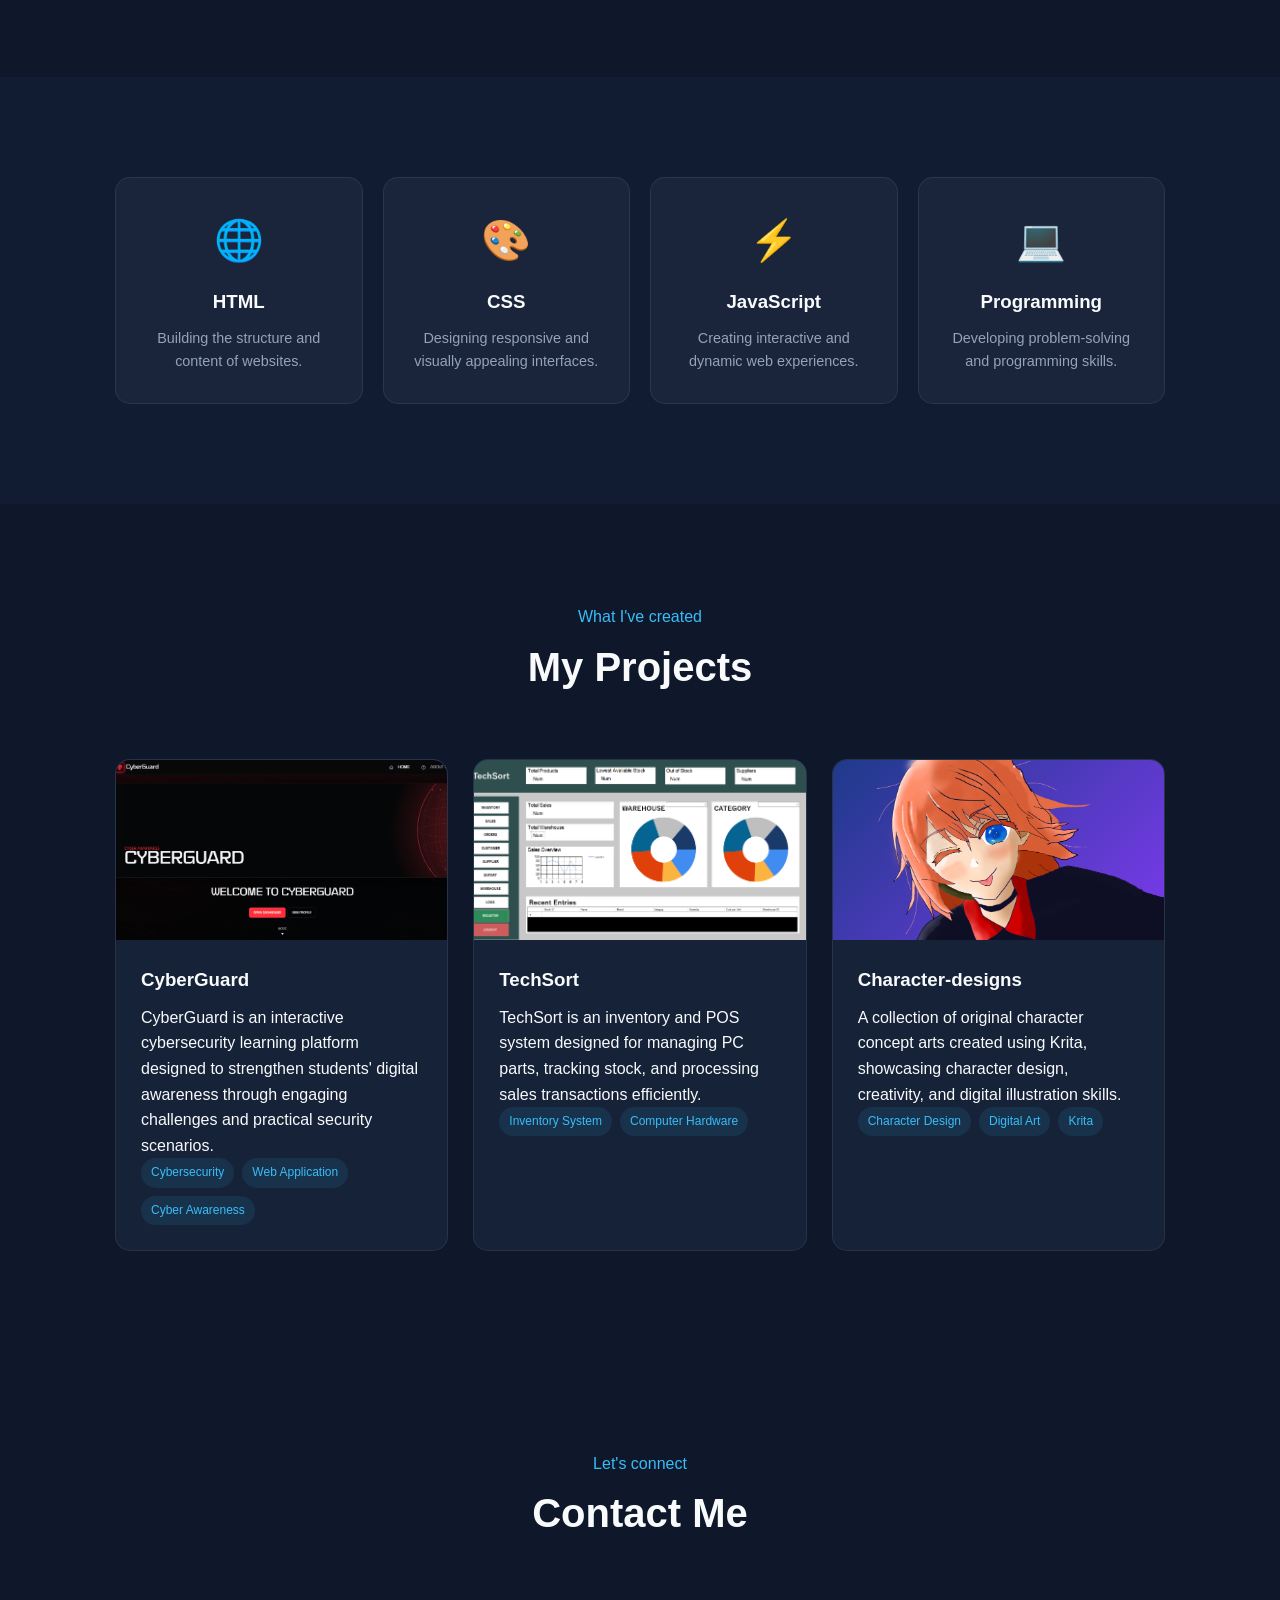
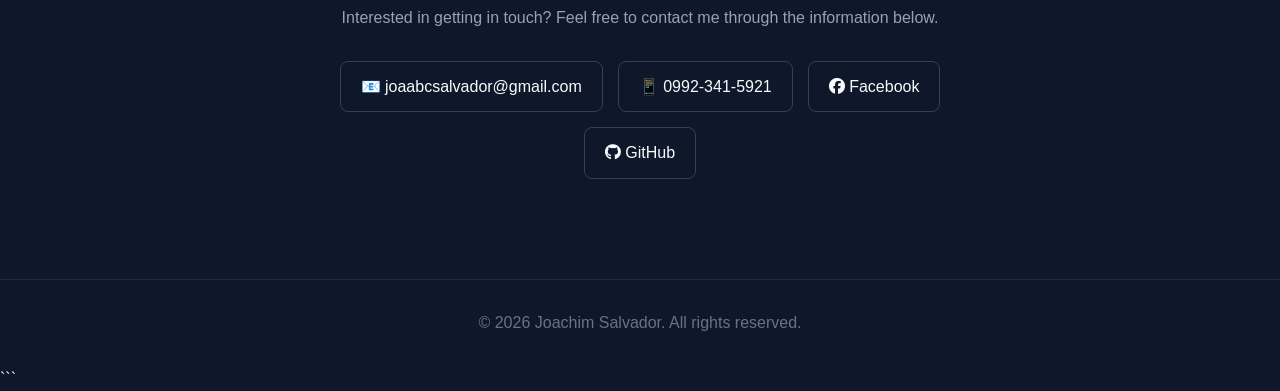
==== commit e8236e03: "Fix formatting issues in index.html" ====
--- a/index.html
+++ b/index.html
@@ -348,7 +348,7 @@
 </footer>
 
 
-<script src="script.js"></script>
+<script src="Script.js"></script>
 ```
 
 </body>
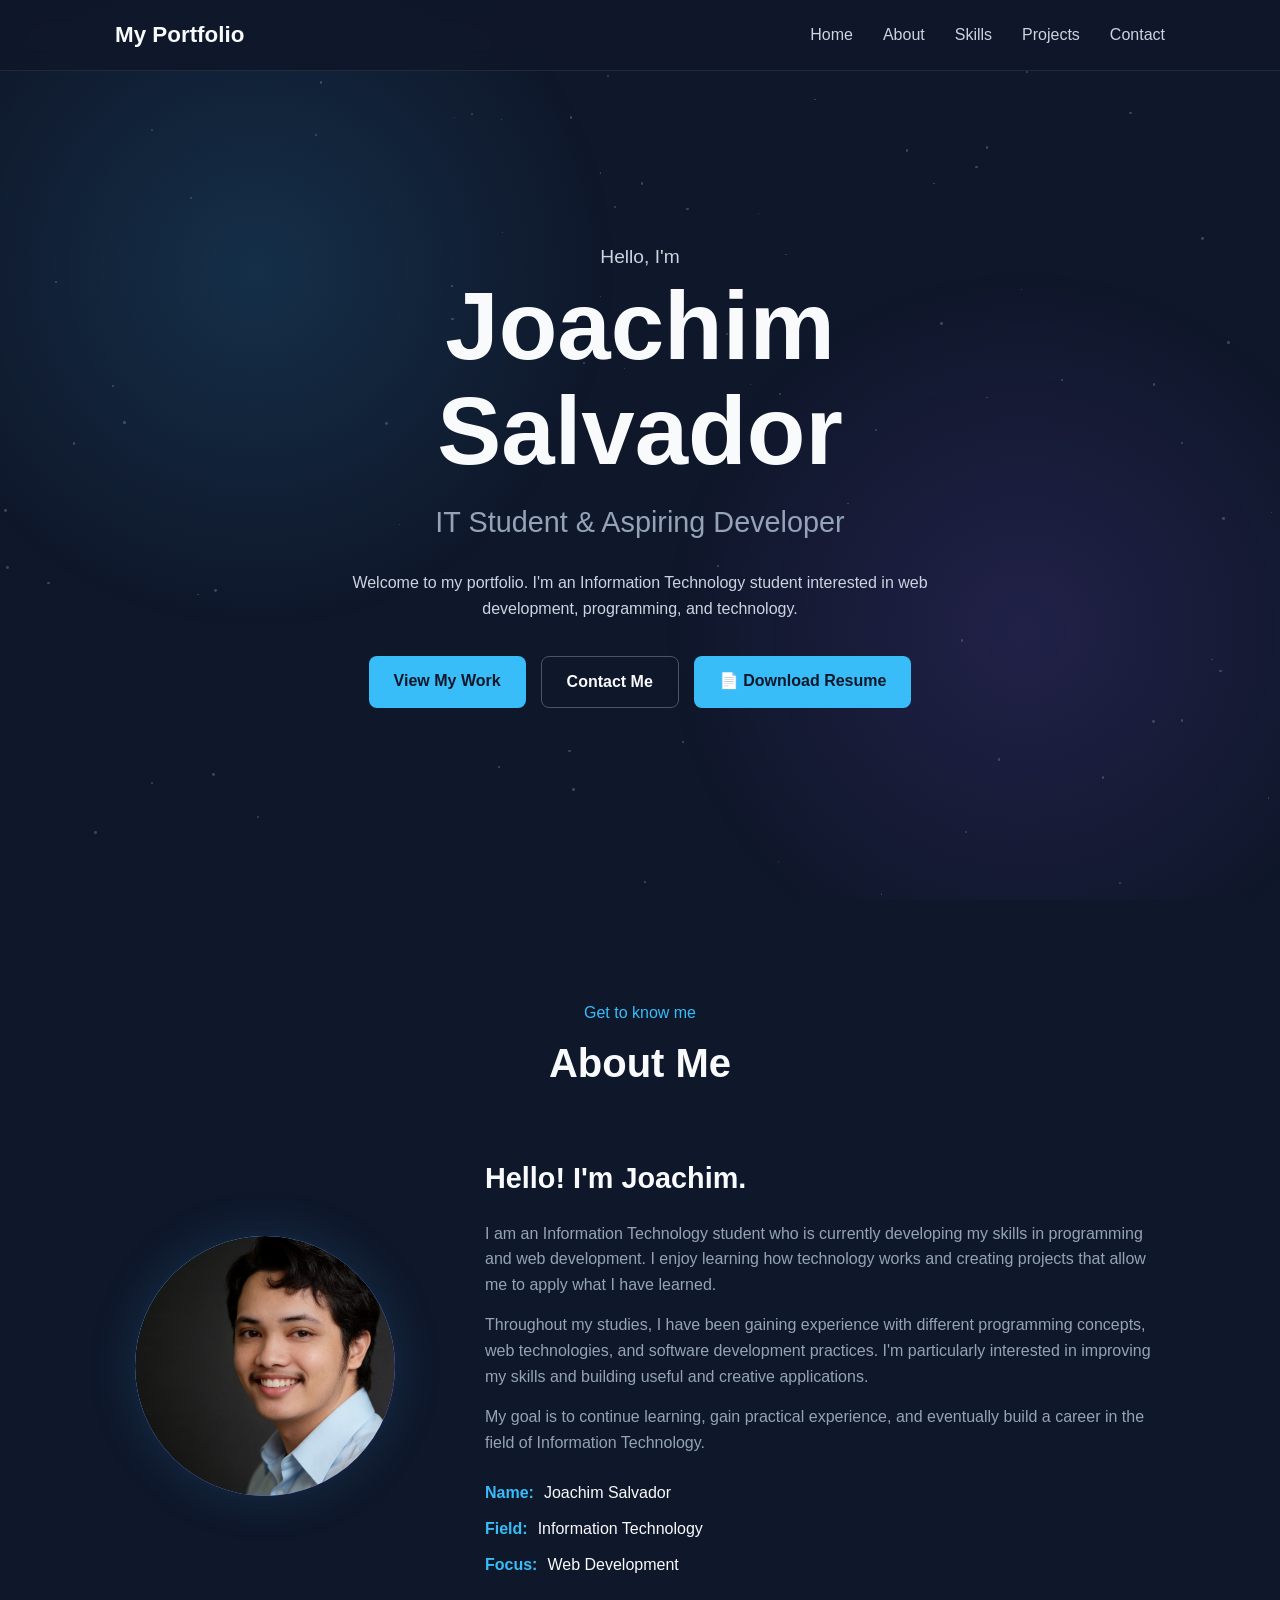
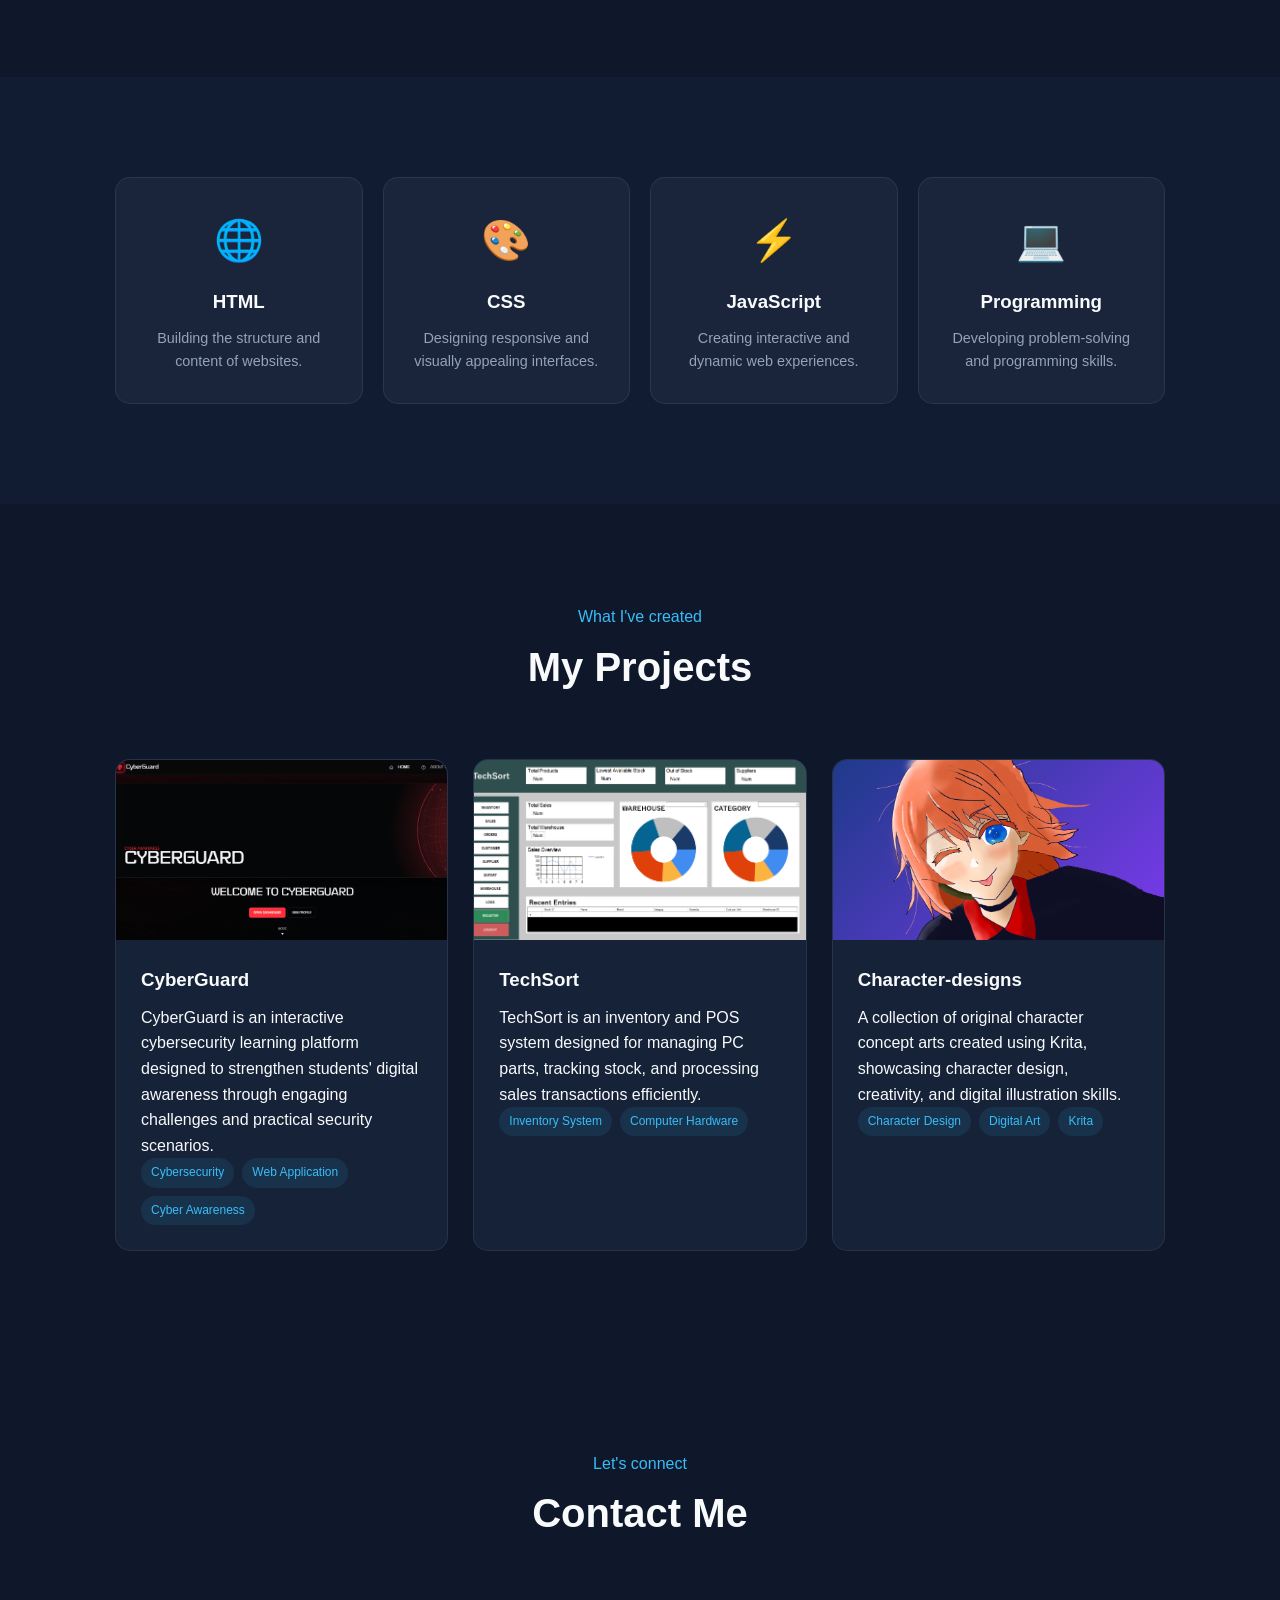
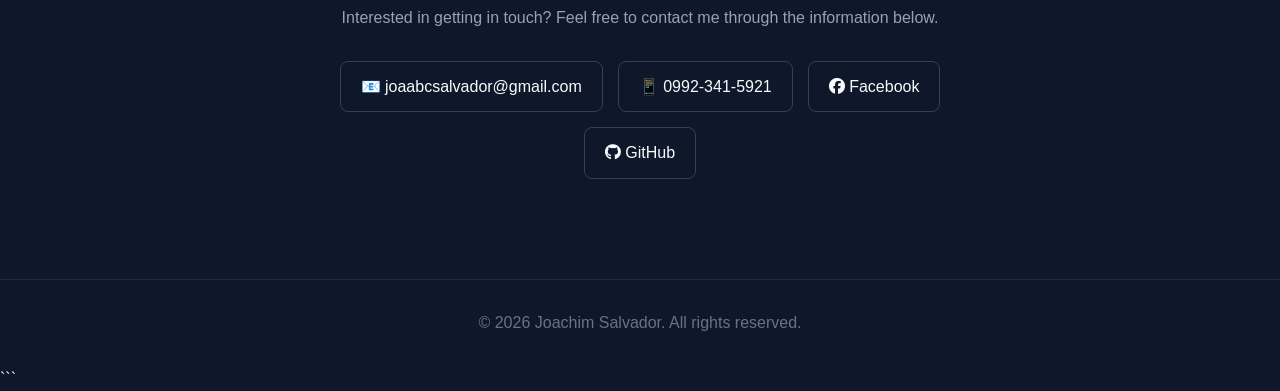
==== commit e86d038c: "Update index.html" ====
--- a/index.html
+++ b/index.html
@@ -51,8 +51,9 @@
         <div class="hero-buttons">
             <a href="#projects" class="button">View My Work</a>
             <a href="#contact" class="button secondary">Contact Me</a>
-          <button type="button" class="button outline" onclick="downloadResume()">
-    📄 Download Resume
+        <a href="./Resume.pdf" class="button outline" download="Resume.pdf">
+        📄 Download Resume
+        </a>
 </button>
         </div>
 
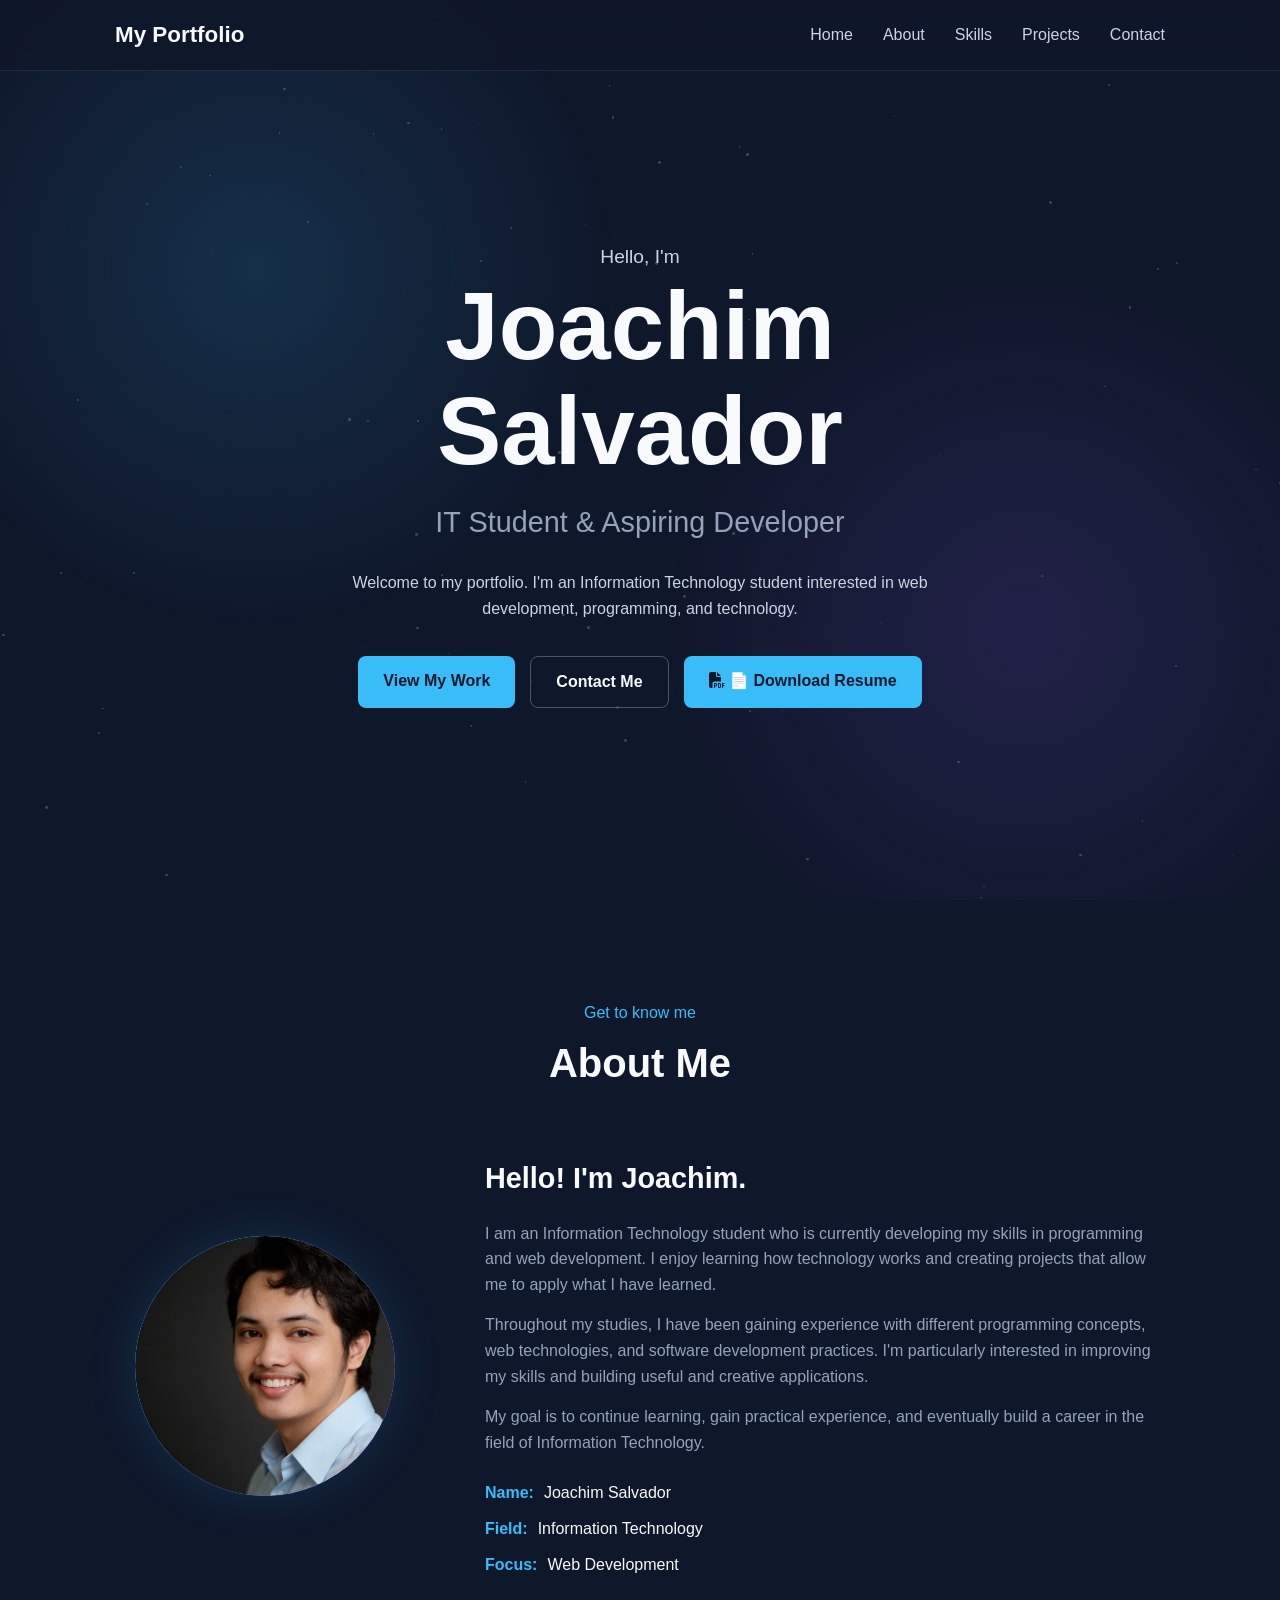
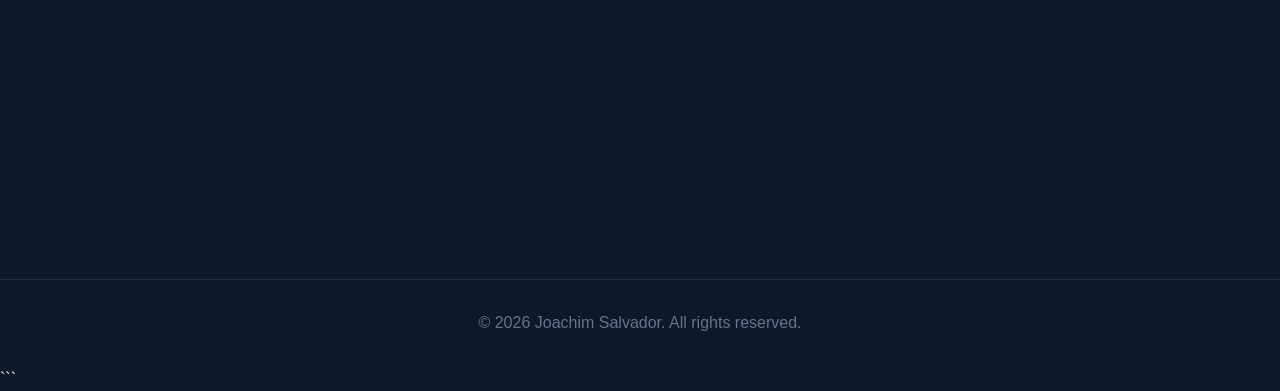
==== commit 9608c8c9: "Update index.html" ====
--- a/index.html
+++ b/index.html
@@ -52,6 +52,7 @@
             <a href="#projects" class="button">View My Work</a>
             <a href="#contact" class="button secondary">Contact Me</a>
         <a href="./Resume.pdf" class="button outline" download="Resume.pdf">
+        <i class="fa-solid fa-file-pdf"></i>
         📄 Download Resume
         </a>
 </button>
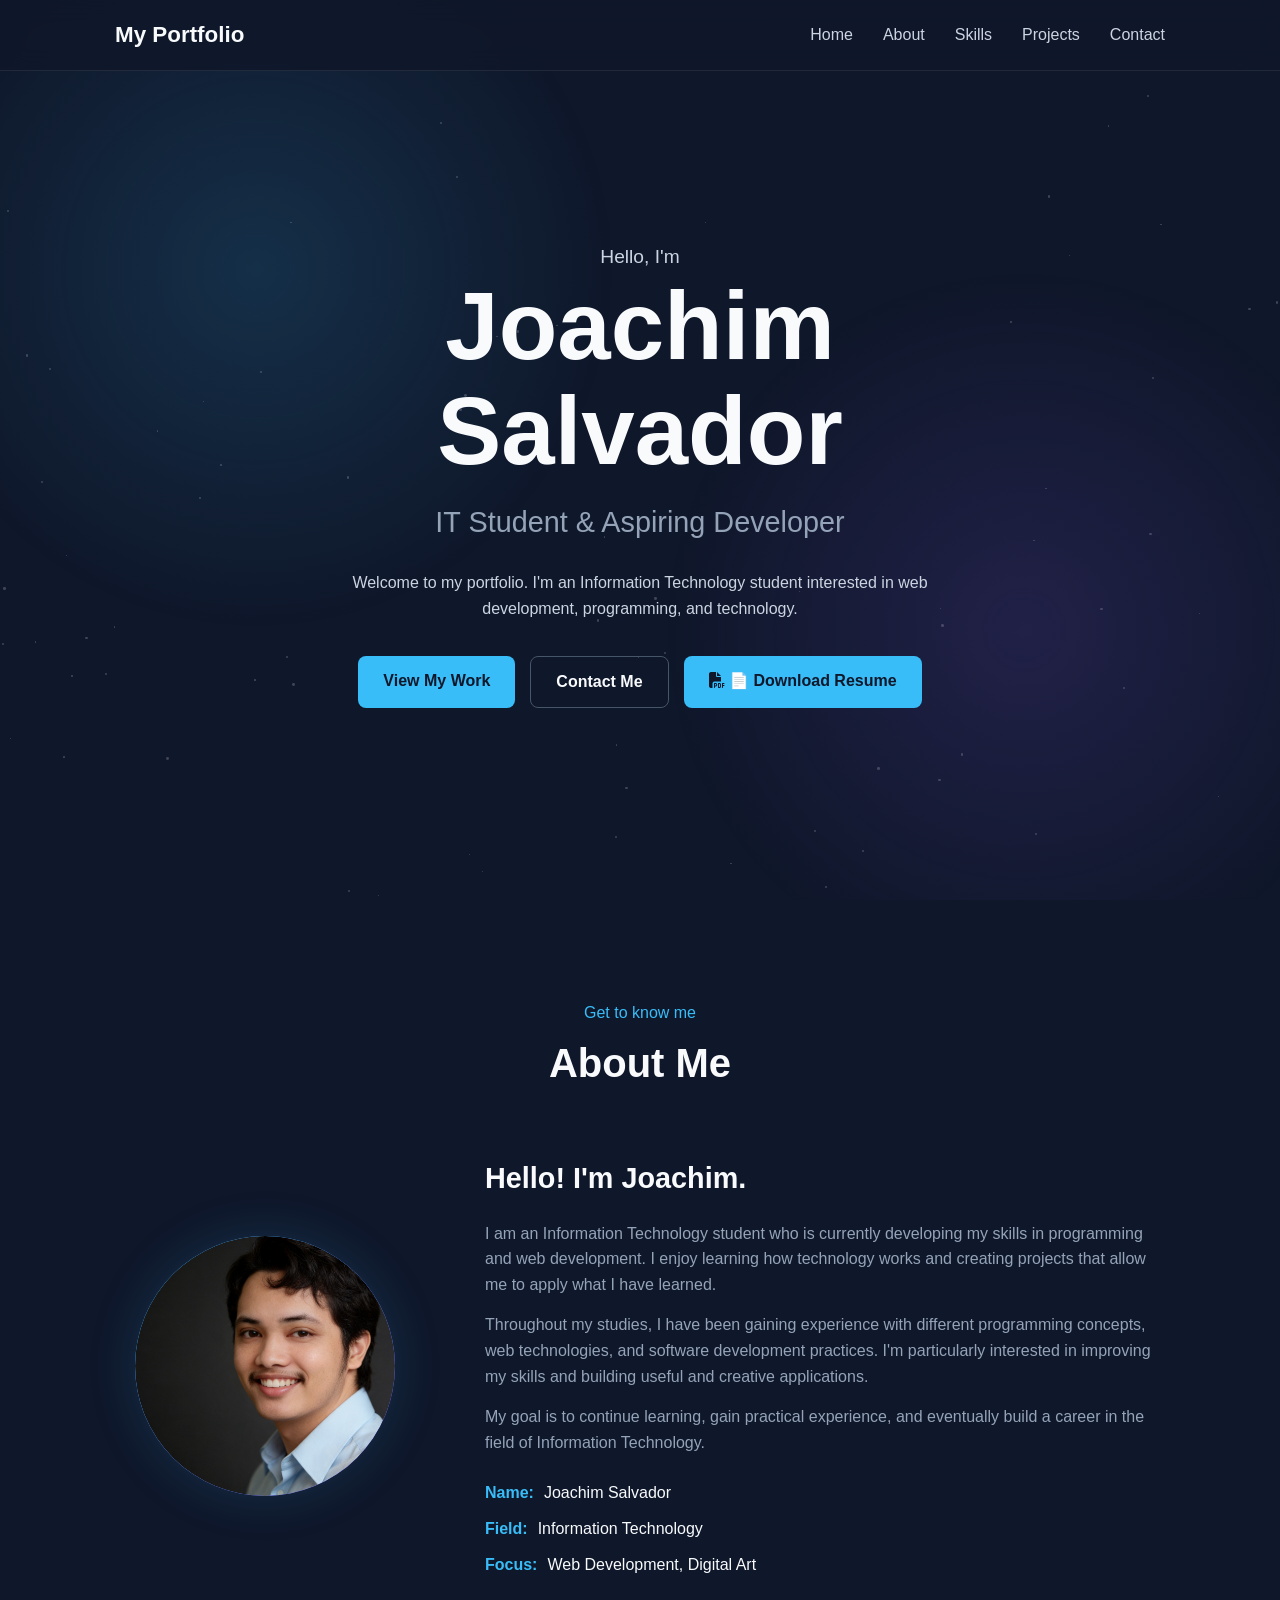
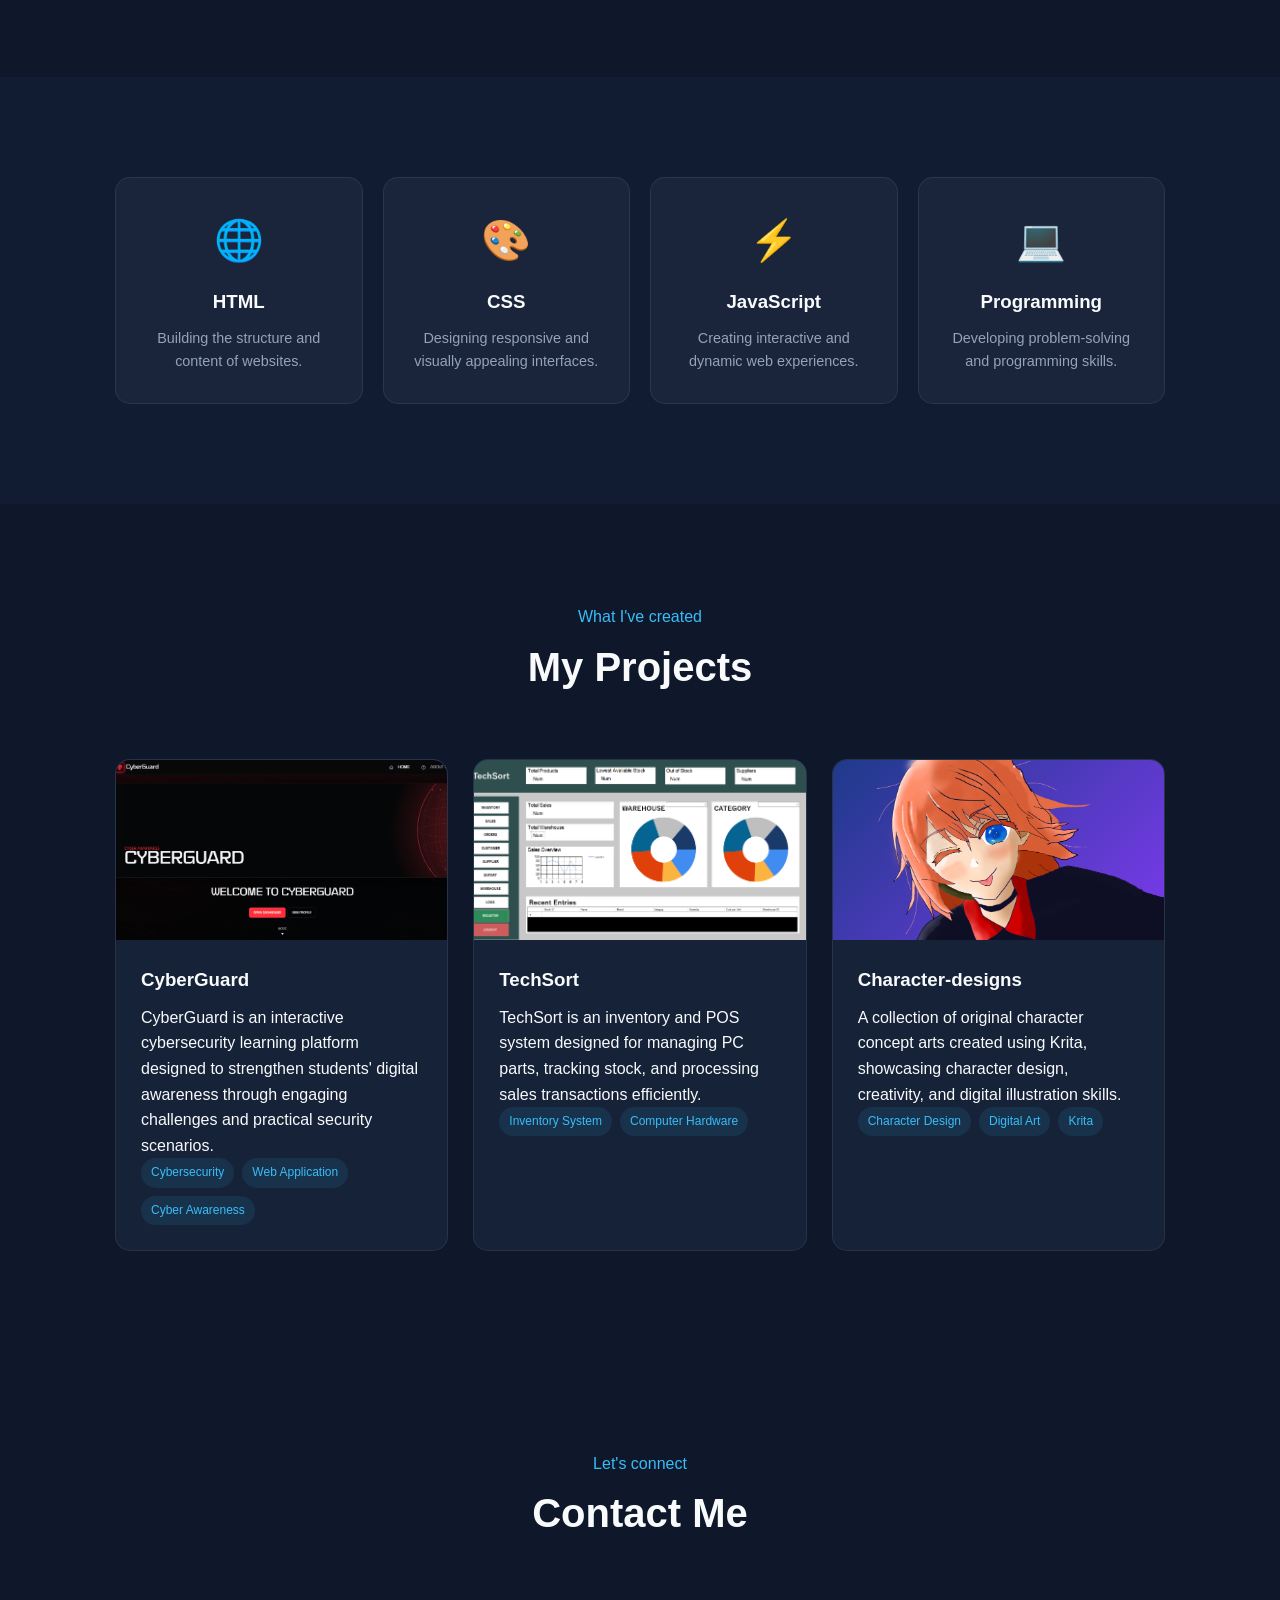
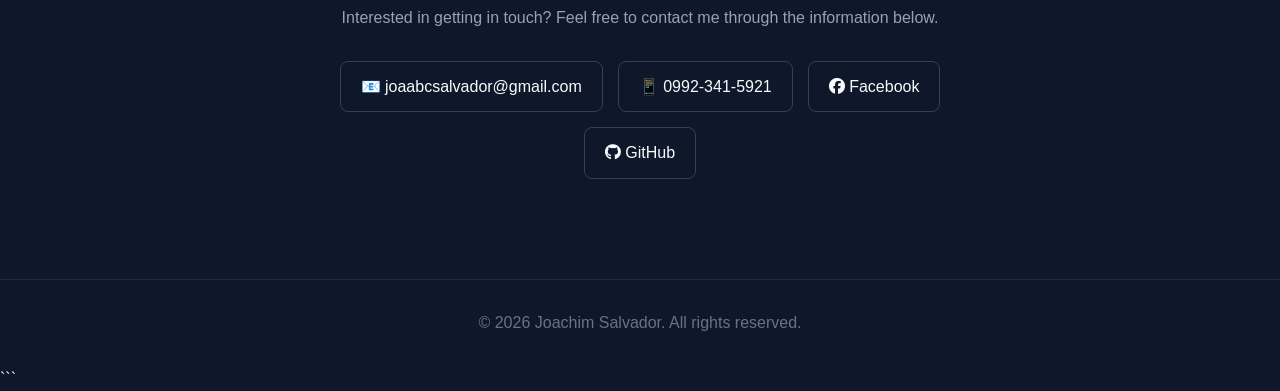
==== commit ddcead00: "Update index.html" ====
--- a/index.html
+++ b/index.html
@@ -119,7 +119,7 @@
 
                 <div>
                     <strong>Focus:</strong>
-                    <span>Web Development</span>
+                    <span>Web Development, Digital Art</span>
                 </div>
             </div>
 
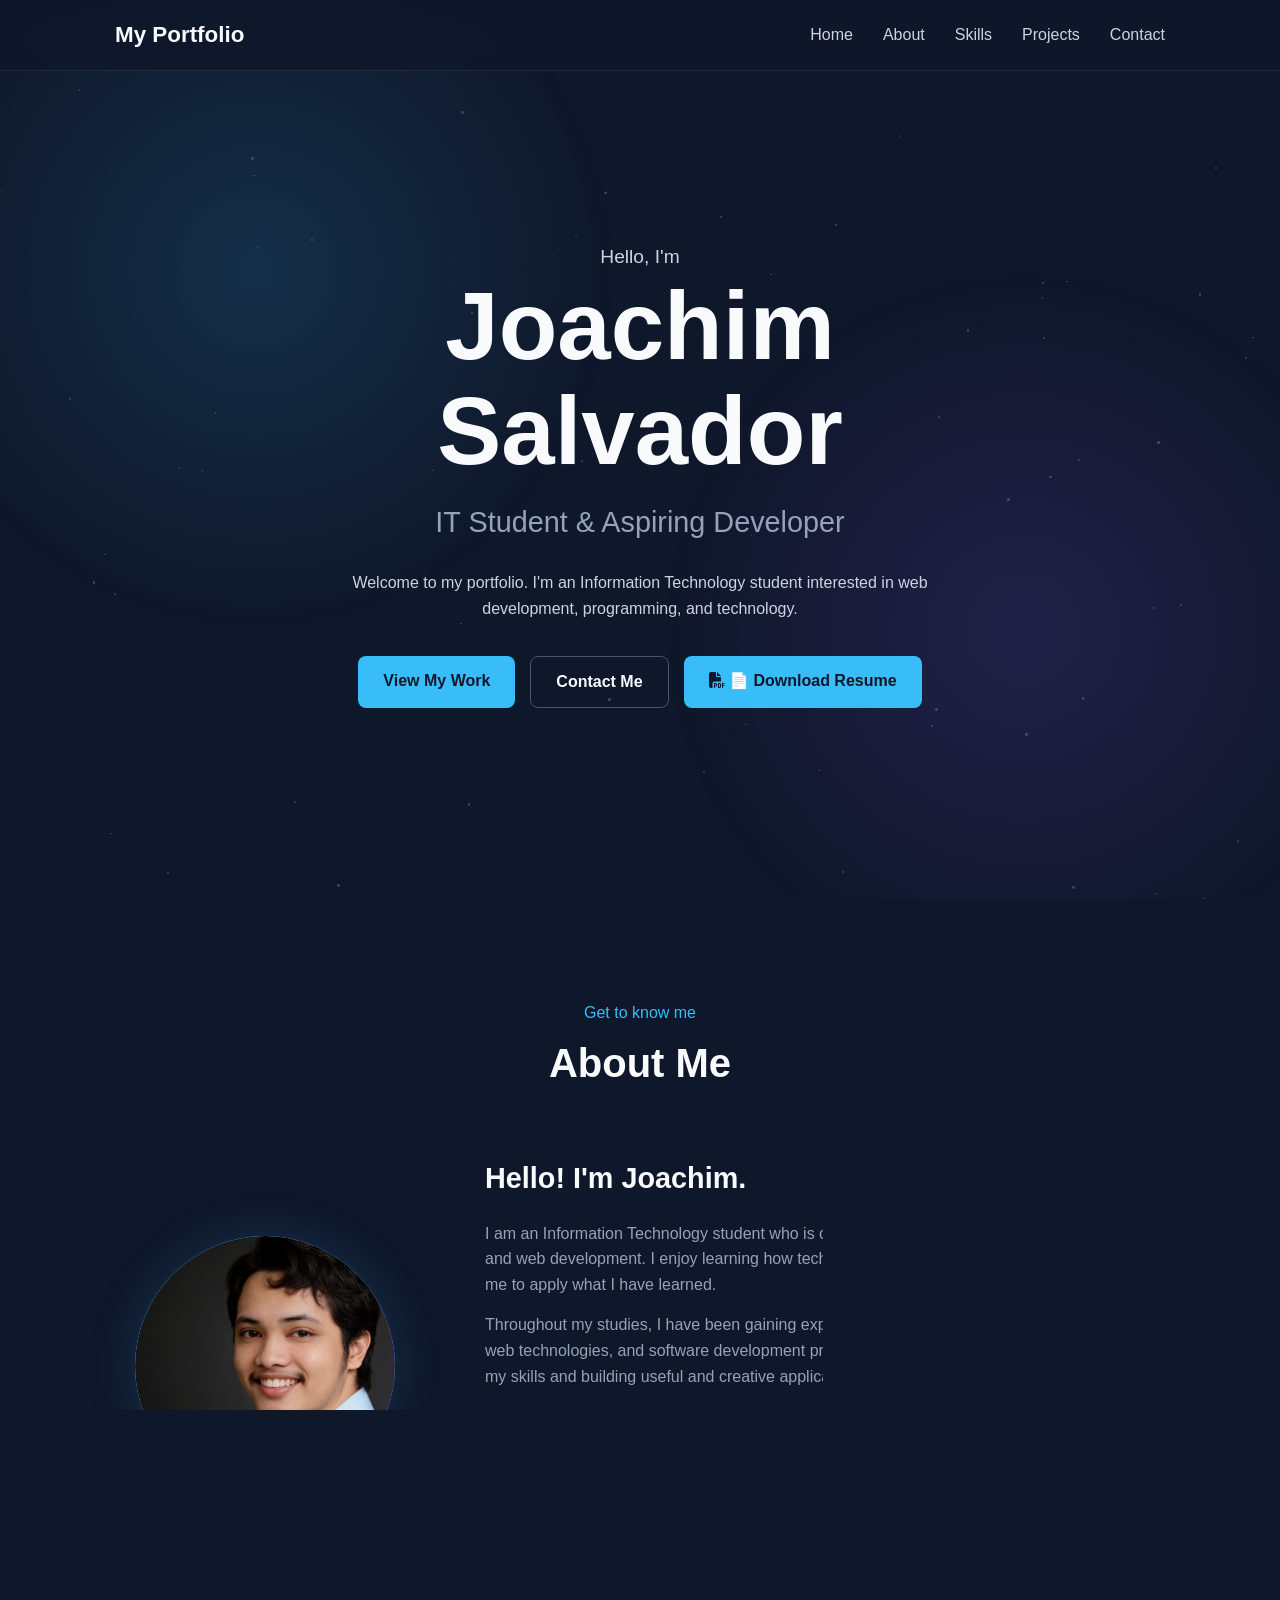
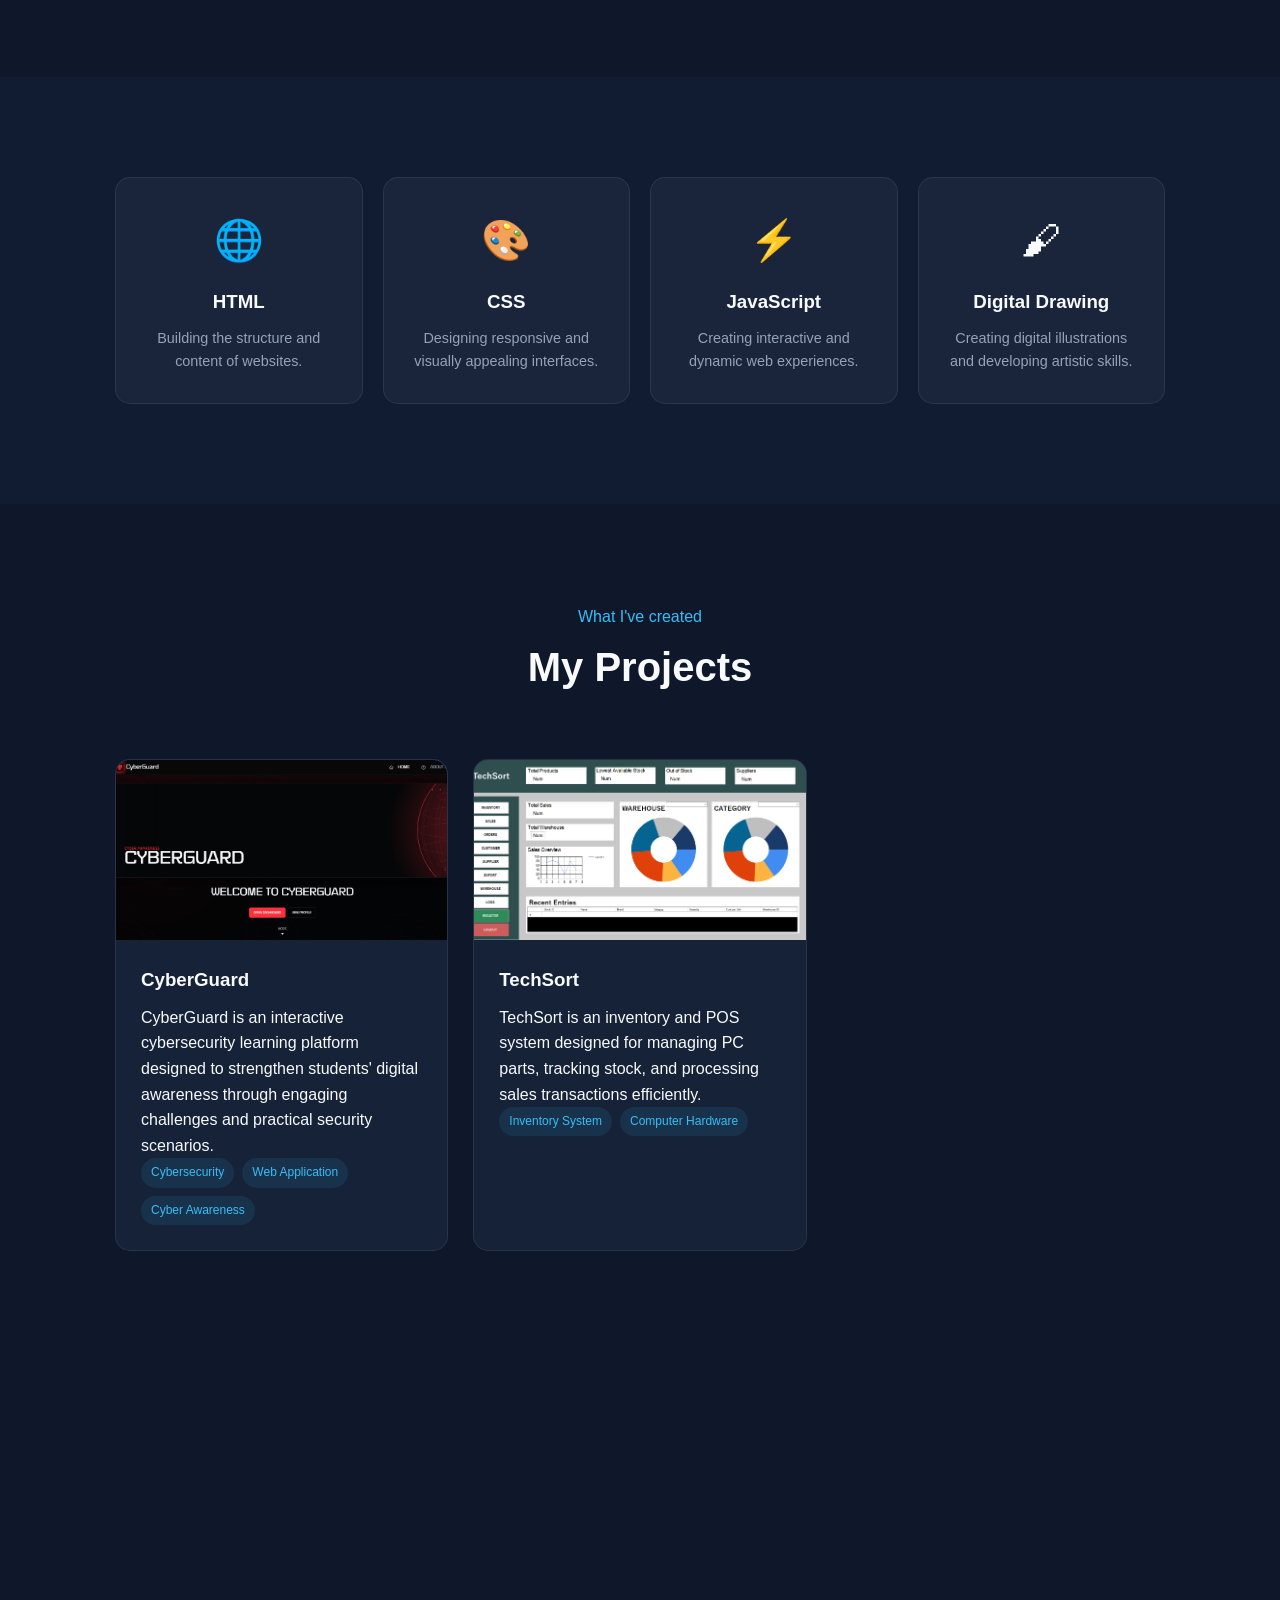
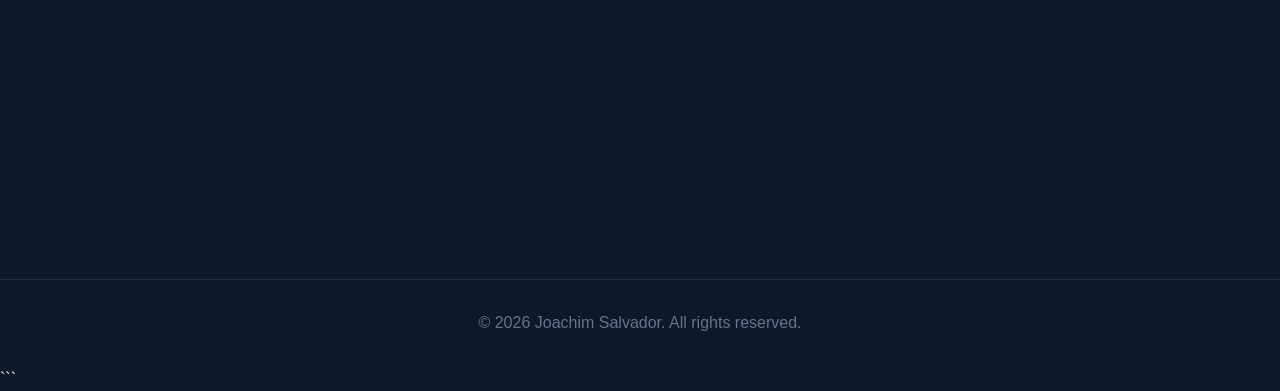
==== commit d3db45f1: "Fix HTML formatting and structure" ====
--- a/index.html
+++ b/index.html
@@ -182,15 +182,16 @@
 
 
 <div class="skill-card">
-    <span class="skill-icon">💻</span>
-    <h3>Programming</h3>
-    <p>Developing problem-solving and programming skills.</p>
+    <span class="skill-icon">🖌</span>
+    <h3>Digital Drawing</h3>
+    <p>Creating digital illustrations and developing artistic skills.</p>
 
     <div class="skill-popup">
-        <h4>Programming</h4>
-        <p>
-            Involves using logical thinking and code to solve problems,
-            automate tasks, and develop software applications.
+        <h4>Digital Drawing</h4>
+        <p>
+            Involves creating illustrations and artwork using digital tools,
+        exploring creativity, developing drawing techniques, and
+        expressing ideas through digital art.
         </p>
     </div>
 </div>
